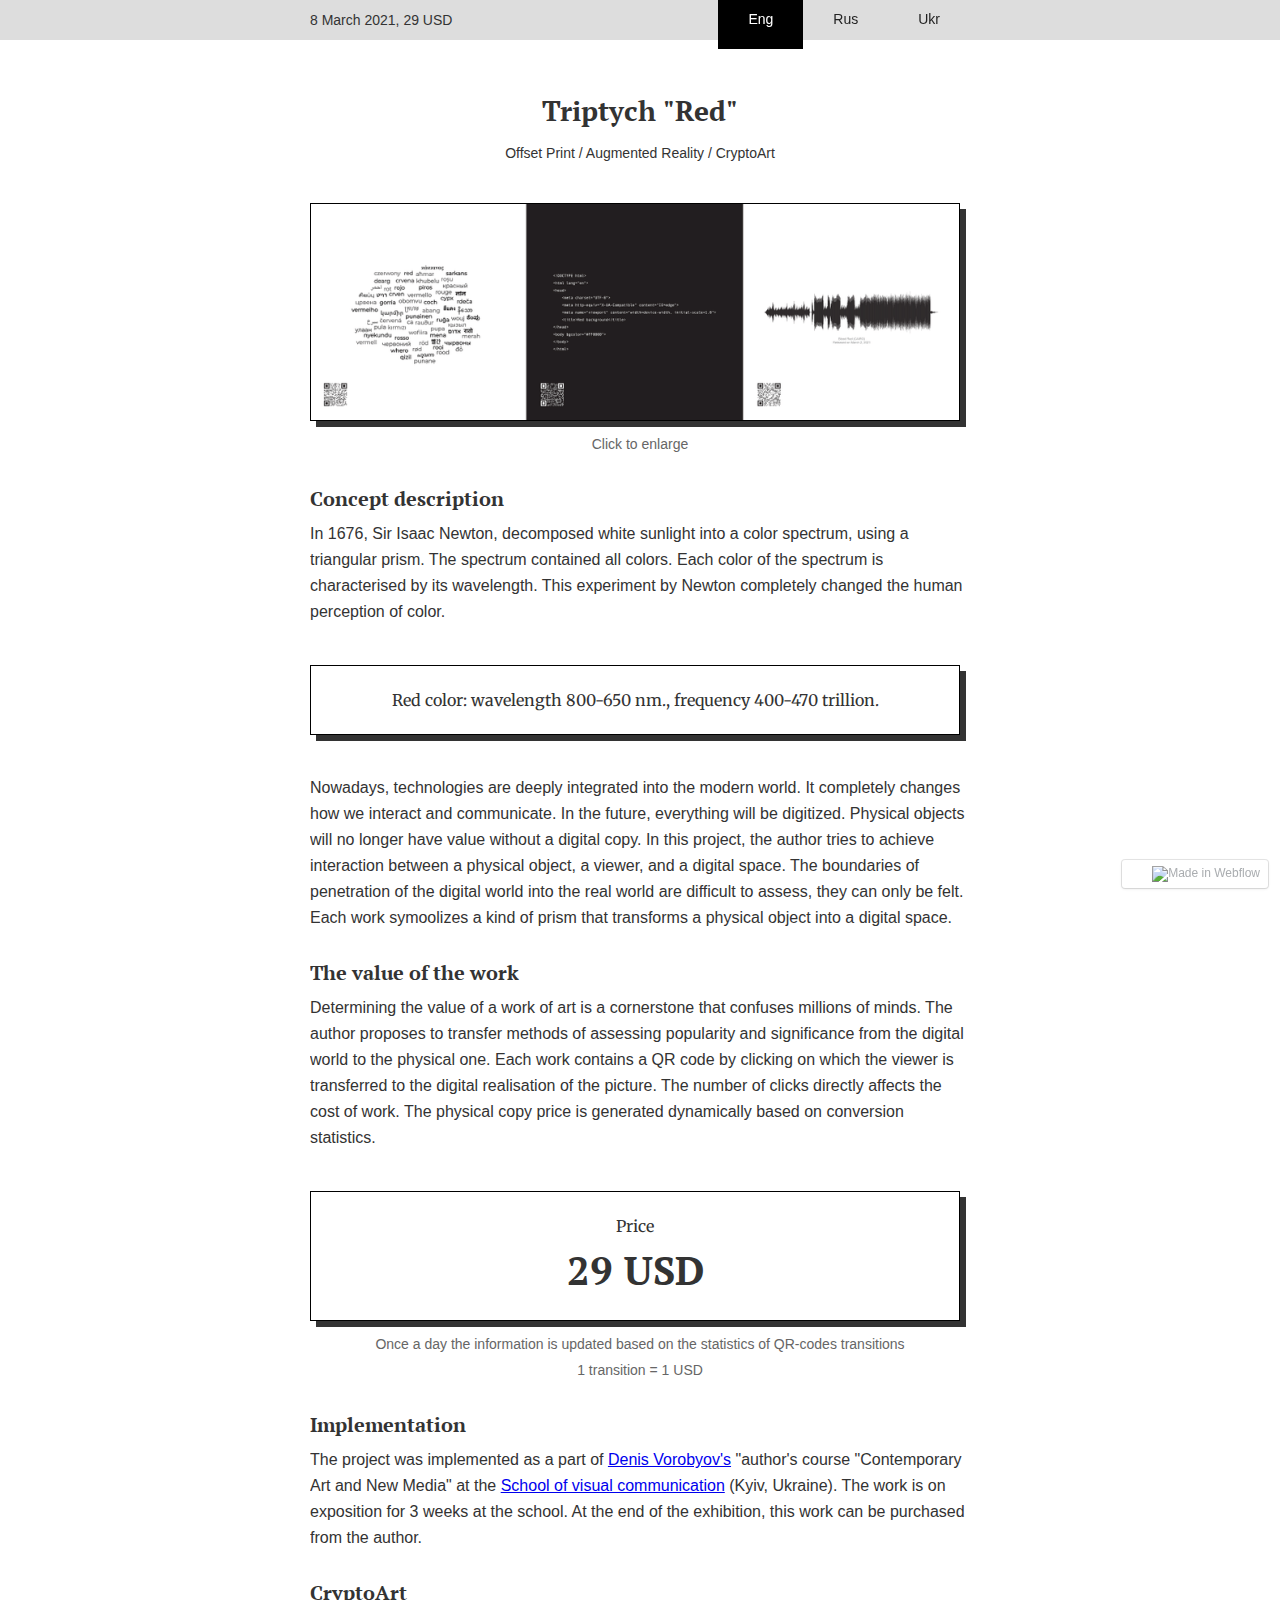
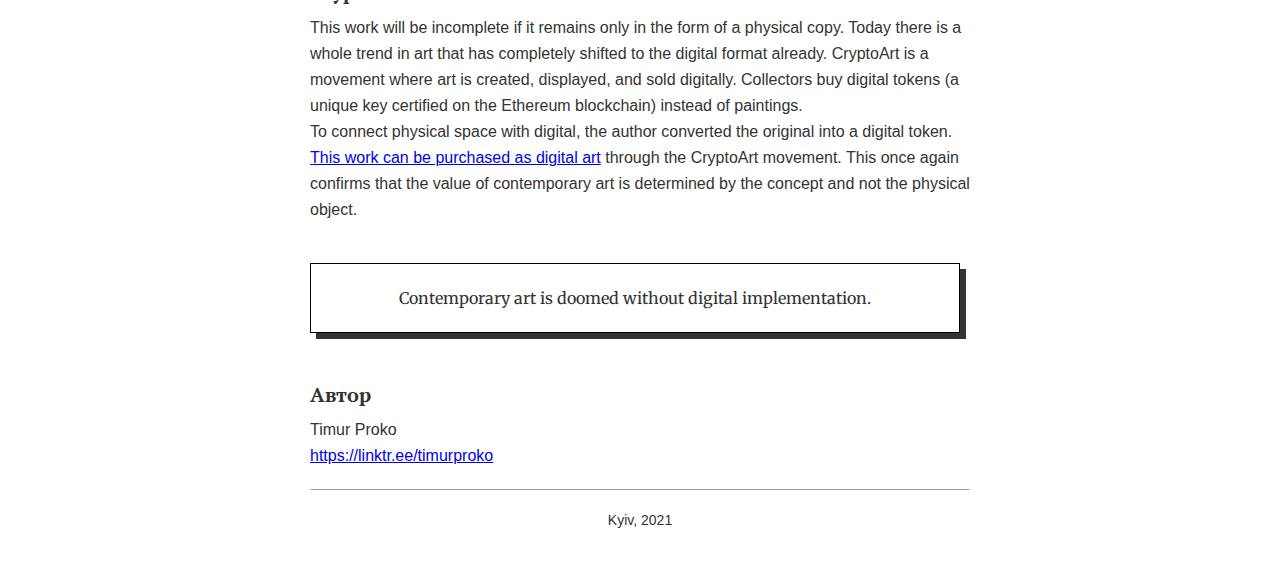
==== index.html @ 83729f8d "add" ====
<!DOCTYPE html>
<html data-wf-domain="red-a19bac.webflow.io" data-wf-page="60412b6d828ba92041760c24"
  data-wf-site="60412b6d828ba9a86b760c23" data-wf-status="1">

<head>
  <meta charset="utf-8" />
  <title>Red</title>
  <meta content="width=device-width, initial-scale=1" name="viewport" />
  <meta content="Webflow" name="generator" />
  <link href="css/red-a19bac.webflow.ea1996635.css"
    rel="stylesheet" type="text/css" />
  <script src="js/webfont.js" type="text/javascript"></script>
  <script
    type="text/javascript">WebFont.load({ google: { families: ["PT Serif:400,400italic,700,700italic", "Merriweather:300,300italic,400,400italic,700,700italic,900,900italic"] } });</script>
  <!--[if lt IE 9]><script src="js/html5shiv.min.js" type="text/javascript"></script><![endif]-->
  <script
    type="text/javascript">!function (o, c) { var n = c.documentElement, t = " w-mod-"; n.className += t + "js", ("ontouchstart" in o || o.DocumentTouch && c instanceof DocumentTouch) && (n.className += t + "touch") }(window, document);</script>
  <link href="img/favicon.ico" rel="shortcut icon" type="image/x-icon" />
  <link href="img/webclip.png" rel="apple-touch-icon" />
</head>

<body>
  <div class="sticky">
    <div class="container-header w-container">
      <div class="price">8 March 2021, 29 USD</div>
    </div>
  </div>
  <div class="container-content w-container">
    <div data-duration-in="300" data-duration-out="100" class="tabs w-tabs">
      <div class="tabs-menu w-tab-menu"><a data-w-tab="Eng" class="tab-bg w-inline-block w-tab-link w--current">
          <div class="text-tab">Eng</div>
        </a><a data-w-tab="Rus" class="tab-bg w-inline-block w-tab-link">
          <div class="text-tab">Rus</div>
        </a><a data-w-tab="Ukr" class="tab-bg w-inline-block w-tab-link">
          <div class="text-tab">Ukr</div>
        </a></div>
      <div class="tabs-content w-tab-content">
        <div data-w-tab="Eng" class="w-tab-pane w--tab-active">
          <div class="div-header">
            <h1 class="text-h1">Triptych &quot;Red&quot;</h1>
            <div class="text-subtitle">Offset Print / Augmented Reality / CryptoArt</div>
            <div class="div-shadow reset"><a href="#" class="w-inline-block w-lightbox"><img
                  src="img/60438fdc0a9acd7a83fa12ee_triptych_v.png"
                  loading="lazy" sizes="(max-width: 479px) 89vw, 100vw"
                  srcset="img/60438fdc0a9acd7a83fa12ee_triptych_v-p-500.png 500w, img/60438fdc0a9acd7a83fa12ee_triptych_v-p-800.png 800w, img/60438fdc0a9acd7a83fa12ee_triptych_v-p-1080.png 1080w, img/60438fdc0a9acd7a83fa12ee_triptych_v-p-1600.png 1600w, img/60438fdc0a9acd7a83fa12ee_triptych_v.png 2000w"
                  alt="" class="image mobile" /><img
                  src="img/60438fdc83b47d9740f3eec1_triptych_h.png"
                  loading="lazy" width="1000"
                  sizes="(max-width: 479px) 100vw, (max-width: 767px) 78vw, (max-width: 991px) 516px, 648px"
                  srcset="img/60438fdc83b47d9740f3eec1_triptych_h-p-500.png 500w, img/60438fdc83b47d9740f3eec1_triptych_h-p-800.png 800w, img/60438fdc83b47d9740f3eec1_triptych_h-p-1080.png 1080w, img/60438fdc83b47d9740f3eec1_triptych_h-p-1600.png 1600w, img/60438fdc83b47d9740f3eec1_triptych_h-p-2000.png 2000w, img/60438fdc83b47d9740f3eec1_triptych_h-p-2600.png 2600w, img/60438fdc83b47d9740f3eec1_triptych_h-p-3200.png 3200w, img/60438fdc83b47d9740f3eec1_triptych_h.png 6000w"
                  alt="" class="image desktop" />
                <script type="application/json" class="w-json">{
  "items": [
    {
      "type": "image",
      "_id": "60433d08f4a0c514391ba7b5",
      "fileName": "red1.png",
      "origFileName": "red1.png",
      "width": 2000,
      "height": 2000,
      "fileSize": 348814,
      "url": "img/60433d08f4a0c514391ba7b5_red1.png"
    },
    {
      "type": "image",
      "_id": "60433d08f4bb4d656c711b4a",
      "fileName": "red2.png",
      "origFileName": "red2.png",
      "width": 2000,
      "height": 2000,
      "fileSize": 178086,
      "url": "img/60433d08f4bb4d656c711b4a_red2.png"
    },
    {
      "type": "image",
      "_id": "60433d0852a35ab8a0da351d",
      "fileName": "red3.png",
      "origFileName": "red3.png",
      "width": 2000,
      "height": 2000,
      "fileSize": 158992,
      "url": "img/60433d0852a35ab8a0da351d_red3.png"
    }
  ]
}</script>
              </a></div>
            <div class="text-body info">Click to enlarge</div>
          </div>
          <div class="div-info">
            <h1 class="text-h2">Concept description</h1>
            <p class="text-body">In 1676, Sir Isaac Newton, decomposed white sunlight into a color spectrum, using a
              triangular prism. The spectrum contained all colors. Each color of the spectrum is characterised by its
              wavelength. This experiment by Newton completely changed the human perception of color.</p>
            <div class="div-shadow padding">
              <p class="text-vstavka">Red color: wavelength 800-650 nm., frequency 400-470 trillion.</p>
            </div>
            <p class="text-body">Nowadays, technologies are deeply integrated into the modern world. It completely
              changes how we interact and communicate. In the future, everything will be digitized. Physical objects
              will no longer have value without a digital copy. In this project, the author tries to achieve interaction
              between a physical object, a viewer, and a digital space. The boundaries of penetration of the digital
              world into the real world are difficult to assess, they can only be felt. Each work symoolizes a kind of
              prism that transforms a physical object into a digital space.</p>
            <h1 class="text-h2">The value of the work</h1>
            <p class="text-body">Determining the value of a work of art is a cornerstone that confuses millions of
              minds. The author proposes to transfer methods of assessing popularity and significance from the digital
              world to the physical one. Each work contains a QR code by clicking on which the viewer is transferred to
              the digital realisation of the picture. The number of clicks directly affects the cost of work. The
              physical copy price is generated dynamically based on conversion statistics.</p>
            <div class="div-shadow">
              <div class="text-vstavka">Price</div>
              <div class="text-price">29 USD</div>
            </div>
            <div class="text-body info">Once a day the information is updated based on the statistics of QR-codes
              transitions<br />1 transition = 1 USD</div>
            <h1 class="text-h2">Implementation</h1>
            <p class="text-body">The project was implemented as a part of <a
                href="https://www.facebook.com/denysvorobiov">Denis Vorobyov&#x27;s</a> &quot;author&#x27;s course
              &quot;Contemporary Art and New Media&quot; at the <a href="https://svc.com.ua/">School of visual
                communication</a> (Kyiv, Ukraine). The work is on exposition for 3 weeks at the school. At the end of
              the exhibition, this work can be purchased from the author.</p>
            <h1 class="text-h2">CryptoArt</h1>
            <p class="text-body">This work will be incomplete if it remains only in the form of a physical copy. Today
              there is a whole trend in art that has completely shifted to the digital format already. CryptoArt is a
              movement where art is created, displayed, and sold digitally. Collectors buy digital tokens (a unique key
              certified on the Ethereum blockchain) instead of paintings.<br />To connect physical space with digital,
              the author converted the original into a digital token. <a href="https://app.rarible.com/timurproko?tab=collectibles">This
                work can be purchased as digital art</a> through the CryptoArt movement. This once again confirms that
              the value of contemporary art is determined by the concept and not the physical object.<br /></p>
            <div class="div-shadow padding">
              <p class="text-vstavka">Contemporary art is doomed without digital implementation.</p>
            </div>
            <h1 class="text-h2">Автор</h1>
            <p class="text-body">Timur Proko<br /><a href="https://linktr.ee/timurproko"
                target="_blank">https://linktr.ee/timurproko</a></p>
            <div class="footer">Kyiv, 2021</div>
          </div>
        </div>
        <div data-w-tab="Rus" class="w-tab-pane">
          <div class="div-header">
            <h1 class="text-h1">Триптих «Красный»</h1>
            <div class="text-subtitle">Офсетная печать / Дополненная реальность / CryptoArt</div>
            <div class="div-shadow reset"><a href="#" class="w-inline-block w-lightbox"><img
              src="img/60438fdc0a9acd7a83fa12ee_triptych_v.png"
              loading="lazy" sizes="(max-width: 479px) 89vw, 100vw"
              srcset="img/60438fdc0a9acd7a83fa12ee_triptych_v-p-500.png 500w, img/60438fdc0a9acd7a83fa12ee_triptych_v-p-800.png 800w, img/60438fdc0a9acd7a83fa12ee_triptych_v-p-1080.png 1080w, img/60438fdc0a9acd7a83fa12ee_triptych_v-p-1600.png 1600w, img/60438fdc0a9acd7a83fa12ee_triptych_v.png 2000w"
              alt="" class="image mobile" /><img
              src="img/60438fdc83b47d9740f3eec1_triptych_h.png"
              loading="lazy" width="1000"
              sizes="(max-width: 479px) 100vw, (max-width: 767px) 78vw, (max-width: 991px) 516px, 648px"
              srcset="img/60438fdc83b47d9740f3eec1_triptych_h-p-500.png 500w, img/60438fdc83b47d9740f3eec1_triptych_h-p-800.png 800w, img/60438fdc83b47d9740f3eec1_triptych_h-p-1080.png 1080w, img/60438fdc83b47d9740f3eec1_triptych_h-p-1600.png 1600w, img/60438fdc83b47d9740f3eec1_triptych_h-p-2000.png 2000w, img/60438fdc83b47d9740f3eec1_triptych_h-p-2600.png 2600w, img/60438fdc83b47d9740f3eec1_triptych_h-p-3200.png 3200w, img/60438fdc83b47d9740f3eec1_triptych_h.png 6000w"
              alt="" class="image desktop" />
                <script type="application/json" class="w-json">{
  "items": [
    {
      "type": "image",
      "_id": "60433d08f4a0c514391ba7b5",
      "fileName": "red1.png",
      "origFileName": "red1.png",
      "width": 2000,
      "height": 2000,
      "fileSize": 348814,
      "url": "img/60433d08f4a0c514391ba7b5_red1.png"
    },
    {
      "type": "image",
      "_id": "60433d08f4bb4d656c711b4a",
      "fileName": "red2.png",
      "origFileName": "red2.png",
      "width": 2000,
      "height": 2000,
      "fileSize": 178086,
      "url": "img/60433d08f4bb4d656c711b4a_red2.png"
    },
    {
      "type": "image",
      "_id": "60433d0852a35ab8a0da351d",
      "fileName": "red3.png",
      "origFileName": "red3.png",
      "width": 2000,
      "height": 2000,
      "fileSize": 158992,
      "url": "img/60433d0852a35ab8a0da351d_red3.png"
    }
  ]
}</script>
              </a></div>
            <div class="text-body info">Нажмите чтобы увеличить</div>
          </div>
          <div class="div-info">
            <h1 class="text-h2">Описание концепта</h1>
            <p class="text-body">В 1676 году сэр Исаак Ньютон с помощью трехгранной призмы разложил белый солнечный свет
              на цветовой спектр. Спектр содержал все цвета. Каждый цвет спектра характеризуется своей длинной волны.
              Данный эксперимент Ньютона полностью изменил человеческое восприятие о цвете.</p>
            <div class="div-shadow padding">
              <p class="text-vstavka">Красный цвет: длина волны 800-650 нм., частота 400-470 трлн.</p>
            </div>
            <p class="text-body">В настоящее время, технологии глубоко интегрированы в современный мир. Они полностью
              меняют наше взаимодействие и коммуникацию. В будущем все будет переведено в цифру. Физические объекты
              больше не будут иметь ценности без цифровой копии. В данном проекте автор пытается достичь взаимодействия
              между физическим объектом, зрителем и цифровым пространством. Границы проникновения цифрового мира в
              реальный трудно оценить, их можно только прочувствовать. Каждая работа символизирует своеобразную призму
              которая трансформирует физический объект в цифровое пространство.</p>
            <h1 class="text-h2">Ценность работы</h1>
            <p class="text-body">Определение стоимости произведения искусства это краеугольный камень который будоражит
              миллионы умов. Автор предлагает перенести методы оценки популярности и значимости из цифрового мира на
              физический. На каждой работе размещен QR код перейдя по которому зритель переносится в цифровую реализацию
              картины. Количество переходов (кликов) напрямую влияет на стоимость работы. Цена физической копии
              формируется динамически на основе статистики переходов.</p>
            <div class="div-shadow">
              <div class="text-vstavka">Цена</div>
              <div class="text-price">29 USD</div>
            </div>
            <div class="text-body info">Информация обновляется один раз в день на основе статистики переходов по QR
              кодам<br />1 переход = 1 USD</div>
            <h1 class="text-h2">Реализация</h1>
            <p class="text-body">Проект реализован в рамках авторского курса <a
                href="https://www.facebook.com/denysvorobiov">Дениса Воробьева</a> &quot;Современное искусство и новые
              медиа&quot; в <a href="https://svc.com.ua/">School of visual communication</a> (Киев, Украина). Работа
              выставлена в школе на экспозицию в течении 3-х недель. По окончании экспозиции данную работу можно
              приобрести у автора по актуальной цене.</p>
            <h1 class="text-h2">Крипто искусство</h1>
            <p class="text-body">Данная работа будет не законченной если она останется существовать только в виде
              физической копии. Уже сегодня существует целое направление в искусстве которое полностью перешло в
              цифровой формат. CryptoArt это движение где искусство создается, демонстрируется и продается в цифровом
              формате. Коллекционеры покупают цифровые токены (уникальный ключ сертифицированный на блокчейне Ethereum)
              вместо картин. <br />Чтобы соединить физическое пространство с цифровым автор преобразовал оригинал в
              цифровой токен. Работу можно <a href="https://app.rarible.com/timurproko?tab=collectibles">приобрести в виде цифрового
                искусства</a> в рамках движения CryptoArt. Это еще раз подтверждает, что ценность современного искусства
              определяет концепт, а не физический объект как таковой.</p>
            <div class="div-shadow padding">
              <p class="text-vstavka">Без цифровой реализации современное искусство обречено.</p>
            </div>
            <h1 class="text-h2">Автор</h1>
            <p class="text-body">Timur Proko<br /><a href="https://linktr.ee/timurproko"
                target="_blank">https://linktr.ee/timurproko</a></p>
            <div class="footer">Киев, 2021</div>
          </div>
        </div>
        <div data-w-tab="Ukr" class="w-tab-pane">
          <div class="div-header">
            <h1 class="text-h1">Триптих «Червоний»</h1>
            <div class="text-subtitle">Офсетний друк / Доповнена реальність / CryptoArt</div>
            <div class="div-shadow reset"><a href="#" class="w-inline-block w-lightbox"><img
              src="img/60438fdc0a9acd7a83fa12ee_triptych_v.png"
              loading="lazy" sizes="(max-width: 479px) 89vw, 100vw"
              srcset="img/60438fdc0a9acd7a83fa12ee_triptych_v-p-500.png 500w, img/60438fdc0a9acd7a83fa12ee_triptych_v-p-800.png 800w, img/60438fdc0a9acd7a83fa12ee_triptych_v-p-1080.png 1080w, img/60438fdc0a9acd7a83fa12ee_triptych_v-p-1600.png 1600w, img/60438fdc0a9acd7a83fa12ee_triptych_v.png 2000w"
              alt="" class="image mobile" /><img
              src="img/60438fdc83b47d9740f3eec1_triptych_h.png"
              loading="lazy" width="1000"
              sizes="(max-width: 479px) 100vw, (max-width: 767px) 78vw, (max-width: 991px) 516px, 648px"
              srcset="img/60438fdc83b47d9740f3eec1_triptych_h-p-500.png 500w, img/60438fdc83b47d9740f3eec1_triptych_h-p-800.png 800w, img/60438fdc83b47d9740f3eec1_triptych_h-p-1080.png 1080w, img/60438fdc83b47d9740f3eec1_triptych_h-p-1600.png 1600w, img/60438fdc83b47d9740f3eec1_triptych_h-p-2000.png 2000w, img/60438fdc83b47d9740f3eec1_triptych_h-p-2600.png 2600w, img/60438fdc83b47d9740f3eec1_triptych_h-p-3200.png 3200w, img/60438fdc83b47d9740f3eec1_triptych_h.png 6000w"
              alt="" class="image desktop" />
                <script type="application/json" class="w-json">{
  "items": [
    {
      "type": "image",
      "_id": "60433d08f4a0c514391ba7b5",
      "fileName": "red1.png",
      "origFileName": "red1.png",
      "width": 2000,
      "height": 2000,
      "fileSize": 348814,
      "url": "img/60433d08f4a0c514391ba7b5_red1.png"
    },
    {
      "type": "image",
      "_id": "60433d08f4bb4d656c711b4a",
      "fileName": "red2.png",
      "origFileName": "red2.png",
      "width": 2000,
      "height": 2000,
      "fileSize": 178086,
      "url": "img/60433d08f4bb4d656c711b4a_red2.png"
    },
    {
      "type": "image",
      "_id": "60433d0852a35ab8a0da351d",
      "fileName": "red3.png",
      "origFileName": "red3.png",
      "width": 2000,
      "height": 2000,
      "fileSize": 158992,
      "url": "img/60433d0852a35ab8a0da351d_red3.png"
    }
  ]
}</script>
              </a></div>
            <div class="text-body info">Натисніть щоб збільшити</div>
          </div>
          <div class="div-info">
            <h1 class="text-h2">Опис концепту</h1>
            <p class="text-body">У 1676 році сер Ісаак Ньютон за допомогою тригранної призми розклав біле сонячне світло
              на кольоровий спектр. Спектр містив всі кольори. Кожен колір спектра характеризується своєю довжиною
              хвилі. Даний експеримент Ньютона повністю змінив людське сприйняття про колір.</p>
            <div class="div-shadow padding">
              <p class="text-vstavka">Червоний колір: довжина хвилі 800-650 нм., частота 400-470 трлн.</p>
            </div>
            <p class="text-body">Сьогодні, технології глибоко інтегровані в сучасний світ. Вони повністю змінюють нашу
              взаємодію і комунікацію. У майбутньому все буде переведено в цифру. Фізичні об&#x27;єкти більше не
              матимуть цінності без цифрової реалізації. В даному проекті автор намагається досягти взаємодії між
              фізичним об&#x27;єктом, глядачем і цифровим простором. Межі проникнення цифрового світу в реальний важко
              оцінити, їх можна тільки відчути. Кожна робота символізує своєрідну призму яка трансформує фізичний
              об&#x27;єкт в цифровий простір.</p>
            <h1 class="text-h2">Цінність роботи</h1>
            <p class="text-body">Визначення вартості твору мистецтва це наріжний камінь який розбурхує мільйони умів.
              Автор пропонує перенести методи оцінки популярності та значущості з цифрового світу на фізичний. На кожній
              роботі розміщений QR код перейшовши за яким глядач переноситься в цифрову реалізацію картини. Кількість
              переходів (кліків) безпосередньо впливає на вартість роботи. Ціна фізичної копії формується динамічно на
              основі статистики переходів.</p>
            <div class="div-shadow">
              <div class="text-vstavka">Ціна</div>
              <div class="text-price">29 USD</div>
            </div>
            <div class="text-body info">Інформація оновлюється один раз на день на основі статистики переходів по QR
              кодам<br />1 перехід = 1 USD</div>
            <h1 class="text-h2">Реалізація</h1>
            <p class="text-body">Проект реалізований в рамках авторського курсу <a
                href="https://www.facebook.com/denysvorobiov">Дениса Воробйова</a> &quot;Сучасне мистецтво і нові
              медіа&quot; в <a href="https://svc.com.ua/">School of visual communication</a> (Київ, Україна). Робота
              виставлена в школі на експозицію протягом 3-х тижнів. Після закінчення експозиції дану роботу можна
              придбати у автора по актуальній ціні.</p>
            <h1 class="text-h2">Кріпто мистецтво</h1>
            <p class="text-body">Дана робота буде не закінченою якщо вона залишиться існувати тільки у вигляді фізичної
              копії. Уже сьогодні існує цілий напрямок в мистецтві яке повністю перейшло в цифровий формат. CryptoArt це
              рух де мистецтво створюється, демонструється і продається в цифровому форматі. Колекціонери купують
              цифрові токени (унікальний ключ сертифікований на блокчейне Ethereum) замість картин.<br />Щоб
              з&#x27;єднати фізичне простір з цифровим автор перетворив оригінал в цифровий токен. Роботу можна <a
                href="https://app.rarible.com/timurproko?tab=collectibles">придбати у вигляді цифрового мистецтва</a> в рамках руху
              CryptoArt. Це ще раз підтверджує, що цінність сучасного мистецтва визначає концепт, а не фізичний
              об&#x27;єкт як такої.<br /></p>
            <div class="div-shadow padding">
              <p class="text-vstavka">Без цифровий реалізації сучасне мистецтво приречене.</p>
            </div>
            <h1 class="text-h2">Автор</h1>
            <p class="text-body">Timur Proko<br /><a href="https://linktr.ee/timurproko"
                target="_blank">https://linktr.ee/timurproko</a></p>
            <div class="footer">Київ, 2021</div>
          </div>
        </div>
      </div>
    </div>
  </div>
  <script src="js/jquery-3.5.1.min.dc5e7f18c8.js?site=60412b6d828ba9a86b760c23"
    type="text/javascript" integrity="sha256-9/aliU8dGd2tb6OSsuzixeV4y/faTqgFtohetphbbj0="
    crossorigin="anonymous"></script>
  <script src="js/webflow.09e9ea47f.js"
    type="text/javascript"></script>
  <!--[if lte IE 9]><script src="//cdnjs.cloudflare.com/ajax/libs/placeholders/3.0.2/placeholders.min.js"></script><![endif]-->
</body>

</html>
---- css/red-a19bac.webflow.ea1996635.css ----
/* Generated on: Sun Mar 07 2021 09:44:40 GMT+0000 (Coordinated Universal Time) */
/* ==========================================================================
   normalize.css v3.0.3 | MIT License | github.com/necolas/normalize.css 
   ========================================================================== */
/*! normalize.css v3.0.3 | MIT License | github.com/necolas/normalize.css */html{font-family:sans-serif;-ms-text-size-adjust:100%;-webkit-text-size-adjust:100%}body{margin:0}article,aside,details,figcaption,figure,footer,header,hgroup,main,menu,nav,section,summary{display:block}audio,canvas,progress,video{display:inline-block;vertical-align:baseline}audio:not([controls]){display:none;height:0}[hidden],template{display:none}a{background-color:transparent}a:active,a:hover{outline:0}abbr[title]{border-bottom:1px dotted}b,strong{font-weight:bold}dfn{font-style:italic}h1{font-size:2em;margin:.67em 0}mark{background:#ff0;color:#000}small{font-size:80%}sub,sup{font-size:75%;line-height:0;position:relative;vertical-align:baseline}sup{top:-0.5em}sub{bottom:-0.25em}img{border:0}svg:not(:root){overflow:hidden}figure{margin:1em 40px}hr{box-sizing:content-box;height:0}pre{overflow:auto}code,kbd,pre,samp{font-family:monospace,monospace;font-size:1em}button,input,optgroup,select,textarea{color:inherit;font:inherit;margin:0}button{overflow:visible}button,select{text-transform:none}button,html input[type="button"],input[type="reset"]{-webkit-appearance:button;cursor:pointer}button[disabled],html input[disabled]{cursor:default}button::-moz-focus-inner,input::-moz-focus-inner{border:0;padding:0}input{line-height:normal}input[type="checkbox"],input[type="radio"]{box-sizing:border-box;padding:0}input[type="number"]::-webkit-inner-spin-button,input[type="number"]::-webkit-outer-spin-button{height:auto}input[type="search"]{-webkit-appearance:none}input[type="search"]::-webkit-search-cancel-button,input[type="search"]::-webkit-search-decoration{-webkit-appearance:none}fieldset{border:1px solid #c0c0c0;margin:0 2px;padding:.35em .625em .75em}legend{border:0;padding:0}textarea{overflow:auto}optgroup{font-weight:bold}table{border-collapse:collapse;border-spacing:0}td,th{padding:0}

/* ==========================================================================
   Start of base Webflow CSS - If you're looking for some ultra-clean CSS, skip the boilerplate and see the unminified code below.
   ========================================================================== */
@font-face{font-family:'webflow-icons';src:url("[data-uri]") format('truetype');font-weight:normal;font-style:normal}[class^="w-icon-"],[class*=" w-icon-"]{font-family:'webflow-icons' !important;speak:none;font-style:normal;font-weight:normal;font-variant:normal;text-transform:none;line-height:1;-webkit-font-smoothing:antialiased;-moz-osx-font-smoothing:grayscale}.w-icon-slider-right:before{content:"\e600"}.w-icon-slider-left:before{content:"\e601"}.w-icon-nav-menu:before{content:"\e602"}.w-icon-arrow-down:before,.w-icon-dropdown-toggle:before{content:"\e603"}.w-icon-file-upload-remove:before{content:"\e900"}.w-icon-file-upload-icon:before{content:"\e903"}*{-webkit-box-sizing:border-box;-moz-box-sizing:border-box;box-sizing:border-box}html{height:100%}body{margin:0;min-height:100%;background-color:#fff;font-family:Arial,sans-serif;font-size:14px;line-height:20px;color:#333}img{max-width:100%;vertical-align:middle;display:inline-block}html.w-mod-touch *{background-attachment:scroll !important}.w-block{display:block}.w-inline-block{max-width:100%;display:inline-block}.w-clearfix:before,.w-clearfix:after{content:" ";display:table;grid-column-start:1;grid-row-start:1;grid-column-end:2;grid-row-end:2}.w-clearfix:after{clear:both}.w-hidden{display:none}.w-button{display:inline-block;padding:9px 15px;background-color:#3898EC;color:white;border:0;line-height:inherit;text-decoration:none;cursor:pointer;border-radius:0}input.w-button{-webkit-appearance:button}html[data-w-dynpage] [data-w-cloak]{color:transparent !important}.w-webflow-badge,.w-webflow-badge *{position:static;left:auto;top:auto;right:auto;bottom:auto;z-index:auto;display:block;visibility:visible;overflow:visible;overflow-x:visible;overflow-y:visible;box-sizing:border-box;width:auto;height:auto;max-height:none;max-width:none;min-height:0;min-width:0;margin:0;padding:0;float:none;clear:none;border:0 none transparent;border-radius:0;background:none;background-image:none;background-position:0 0;background-size:auto auto;background-repeat:repeat;background-origin:padding-box;background-clip:border-box;background-attachment:scroll;background-color:transparent;box-shadow:none;opacity:1;transform:none;transition:none;direction:ltr;font-family:inherit;font-weight:inherit;color:inherit;font-size:inherit;line-height:inherit;font-style:inherit;font-variant:inherit;text-align:inherit;letter-spacing:inherit;text-decoration:inherit;text-indent:0;text-transform:inherit;list-style-type:disc;text-shadow:none;font-smoothing:auto;vertical-align:baseline;cursor:inherit;white-space:inherit;word-break:normal;word-spacing:normal;word-wrap:normal}.w-webflow-badge{position:fixed !important;display:inline-block !important;visibility:visible !important;z-index:2147483647 !important;top:auto !important;right:12px !important;bottom:12px !important;left:auto !important;color:#AAADB0 !important;background-color:#fff !important;border-radius:3px !important;padding:6px 8px 6px 6px !important;font-size:12px !important;opacity:1 !important;line-height:14px !important;text-decoration:none !important;transform:none !important;margin:0 !important;width:auto !important;height:auto !important;overflow:visible !important;white-space:nowrap;box-shadow:0 0 0 1px rgba(0,0,0,0.1),0 1px 3px rgba(0,0,0,0.1);cursor:pointer}.w-webflow-badge>img{display:inline-block !important;visibility:visible !important;opacity:1 !important;vertical-align:middle !important}h1,h2,h3,h4,h5,h6{font-weight:bold;margin-bottom:10px}h1{font-size:38px;line-height:44px;margin-top:20px}h2{font-size:32px;line-height:36px;margin-top:20px}h3{font-size:24px;line-height:30px;margin-top:20px}h4{font-size:18px;line-height:24px;margin-top:10px}h5{font-size:14px;line-height:20px;margin-top:10px}h6{font-size:12px;line-height:18px;margin-top:10px}p{margin-top:0;margin-bottom:10px}blockquote{margin:0 0 10px 0;padding:10px 20px;border-left:5px solid #E2E2E2;font-size:18px;line-height:22px}figure{margin:0;margin-bottom:10px}figcaption{margin-top:5px;text-align:center}ul,ol{margin-top:0;margin-bottom:10px;padding-left:40px}.w-list-unstyled{padding-left:0;list-style:none}.w-embed:before,.w-embed:after{content:" ";display:table;grid-column-start:1;grid-row-start:1;grid-column-end:2;grid-row-end:2}.w-embed:after{clear:both}.w-video{width:100%;position:relative;padding:0}.w-video iframe,.w-video object,.w-video embed{position:absolute;top:0;left:0;width:100%;height:100%}fieldset{padding:0;margin:0;border:0}button,html input[type="button"],input[type="reset"]{border:0;cursor:pointer;-webkit-appearance:button}.w-form{margin:0 0 15px}.w-form-done{display:none;padding:20px;text-align:center;background-color:#dddddd}.w-form-fail{display:none;margin-top:10px;padding:10px;background-color:#ffdede}label{display:block;margin-bottom:5px;font-weight:bold}.w-input,.w-select{display:block;width:100%;height:38px;padding:8px 12px;margin-bottom:10px;font-size:14px;line-height:1.42857143;color:#333333;vertical-align:middle;background-color:#ffffff;border:1px solid #cccccc}.w-input:-moz-placeholder,.w-select:-moz-placeholder{color:#999}.w-input::-moz-placeholder,.w-select::-moz-placeholder{color:#999;opacity:1}.w-input:-ms-input-placeholder,.w-select:-ms-input-placeholder{color:#999}.w-input::-webkit-input-placeholder,.w-select::-webkit-input-placeholder{color:#999}.w-input:focus,.w-select:focus{border-color:#3898EC;outline:0}.w-input[disabled],.w-select[disabled],.w-input[readonly],.w-select[readonly],fieldset[disabled] .w-input,fieldset[disabled] .w-select{cursor:not-allowed;background-color:#eeeeee}textarea.w-input,textarea.w-select{height:auto}.w-select{background-color:#f3f3f3}.w-select[multiple]{height:auto}.w-form-label{display:inline-block;cursor:pointer;font-weight:normal;margin-bottom:0}.w-radio{display:block;margin-bottom:5px;padding-left:20px}.w-radio:before,.w-radio:after{content:" ";display:table;grid-column-start:1;grid-row-start:1;grid-column-end:2;grid-row-end:2}.w-radio:after{clear:both}.w-radio-input{margin:4px 0 0;margin-top:1px \9;line-height:normal;float:left;margin-left:-20px}.w-radio-input{margin-top:3px}.w-file-upload{display:block;margin-bottom:10px}.w-file-upload-input{width:.1px;height:.1px;opacity:0;overflow:hidden;position:absolute;z-index:-100}.w-file-upload-default,.w-file-upload-uploading,.w-file-upload-success{display:inline-block;color:#333333}.w-file-upload-error{display:block;margin-top:10px}.w-file-upload-default.w-hidden,.w-file-upload-uploading.w-hidden,.w-file-upload-error.w-hidden,.w-file-upload-success.w-hidden{display:none}.w-file-upload-uploading-btn{display:flex;font-size:14px;font-weight:normal;cursor:pointer;margin:0;padding:8px 12px;border:1px solid #cccccc;background-color:#fafafa}.w-file-upload-file{display:flex;flex-grow:1;justify-content:space-between;margin:0;padding:8px 9px 8px 11px;border:1px solid #cccccc;background-color:#fafafa}.w-file-upload-file-name{font-size:14px;font-weight:normal;display:block}.w-file-remove-link{margin-top:3px;margin-left:10px;width:auto;height:auto;padding:3px;display:block;cursor:pointer}.w-icon-file-upload-remove{margin:auto;font-size:10px}.w-file-upload-error-msg{display:inline-block;color:#ea384c;padding:2px 0}.w-file-upload-info{display:inline-block;line-height:38px;padding:0 12px}.w-file-upload-label{display:inline-block;font-size:14px;font-weight:normal;cursor:pointer;margin:0;padding:8px 12px;border:1px solid #cccccc;background-color:#fafafa}.w-icon-file-upload-icon,.w-icon-file-upload-uploading{display:inline-block;margin-right:8px;width:20px}.w-icon-file-upload-uploading{height:20px}.w-container{margin-left:auto;margin-right:auto;max-width:940px}.w-container:before,.w-container:after{content:" ";display:table;grid-column-start:1;grid-row-start:1;grid-column-end:2;grid-row-end:2}.w-container:after{clear:both}.w-container .w-row{margin-left:-10px;margin-right:-10px}.w-row:before,.w-row:after{content:" ";display:table;grid-column-start:1;grid-row-start:1;grid-column-end:2;grid-row-end:2}.w-row:after{clear:both}.w-row .w-row{margin-left:0;margin-right:0}.w-col{position:relative;float:left;width:100%;min-height:1px;padding-left:10px;padding-right:10px}.w-col .w-col{padding-left:0;padding-right:0}.w-col-1{width:8.33333333%}.w-col-2{width:16.66666667%}.w-col-3{width:25%}.w-col-4{width:33.33333333%}.w-col-5{width:41.66666667%}.w-col-6{width:50%}.w-col-7{width:58.33333333%}.w-col-8{width:66.66666667%}.w-col-9{width:75%}.w-col-10{width:83.33333333%}.w-col-11{width:91.66666667%}.w-col-12{width:100%}.w-hidden-main{display:none !important}@media screen and (max-width:991px){.w-container{max-width:728px}.w-hidden-main{display:inherit !important}.w-hidden-medium{display:none !important}.w-col-medium-1{width:8.33333333%}.w-col-medium-2{width:16.66666667%}.w-col-medium-3{width:25%}.w-col-medium-4{width:33.33333333%}.w-col-medium-5{width:41.66666667%}.w-col-medium-6{width:50%}.w-col-medium-7{width:58.33333333%}.w-col-medium-8{width:66.66666667%}.w-col-medium-9{width:75%}.w-col-medium-10{width:83.33333333%}.w-col-medium-11{width:91.66666667%}.w-col-medium-12{width:100%}.w-col-stack{width:100%;left:auto;right:auto}}@media screen and (max-width:767px){.w-hidden-main{display:inherit !important}.w-hidden-medium{display:inherit !important}.w-hidden-small{display:none !important}.w-row,.w-container .w-row{margin-left:0;margin-right:0}.w-col{width:100%;left:auto;right:auto}.w-col-small-1{width:8.33333333%}.w-col-small-2{width:16.66666667%}.w-col-small-3{width:25%}.w-col-small-4{width:33.33333333%}.w-col-small-5{width:41.66666667%}.w-col-small-6{width:50%}.w-col-small-7{width:58.33333333%}.w-col-small-8{width:66.66666667%}.w-col-small-9{width:75%}.w-col-small-10{width:83.33333333%}.w-col-small-11{width:91.66666667%}.w-col-small-12{width:100%}}@media screen and (max-width:479px){.w-container{max-width:none}.w-hidden-main{display:inherit !important}.w-hidden-medium{display:inherit !important}.w-hidden-small{display:inherit !important}.w-hidden-tiny{display:none !important}.w-col{width:100%}.w-col-tiny-1{width:8.33333333%}.w-col-tiny-2{width:16.66666667%}.w-col-tiny-3{width:25%}.w-col-tiny-4{width:33.33333333%}.w-col-tiny-5{width:41.66666667%}.w-col-tiny-6{width:50%}.w-col-tiny-7{width:58.33333333%}.w-col-tiny-8{width:66.66666667%}.w-col-tiny-9{width:75%}.w-col-tiny-10{width:83.33333333%}.w-col-tiny-11{width:91.66666667%}.w-col-tiny-12{width:100%}}.w-widget{position:relative}.w-widget-map{width:100%;height:400px}.w-widget-map label{width:auto;display:inline}.w-widget-map img{max-width:inherit}.w-widget-map .gm-style-iw{text-align:center}.w-widget-map .gm-style-iw>button{display:none !important}.w-widget-twitter{overflow:hidden}.w-widget-twitter-count-shim{display:inline-block;vertical-align:top;position:relative;width:28px;height:20px;text-align:center;background:white;border:#758696 solid 1px;border-radius:3px}.w-widget-twitter-count-shim *{pointer-events:none;-webkit-user-select:none;-moz-user-select:none;-ms-user-select:none;user-select:none}.w-widget-twitter-count-shim .w-widget-twitter-count-inner{position:relative;font-size:15px;line-height:12px;text-align:center;color:#999;font-family:serif}.w-widget-twitter-count-shim .w-widget-twitter-count-clear{position:relative;display:block}.w-widget-twitter-count-shim.w--large{width:36px;height:28px}.w-widget-twitter-count-shim.w--large .w-widget-twitter-count-inner{font-size:18px;line-height:18px}.w-widget-twitter-count-shim:not(.w--vertical){margin-left:5px;margin-right:8px}.w-widget-twitter-count-shim:not(.w--vertical).w--large{margin-left:6px}.w-widget-twitter-count-shim:not(.w--vertical):before,.w-widget-twitter-count-shim:not(.w--vertical):after{top:50%;left:0;border:solid transparent;content:" ";height:0;width:0;position:absolute;pointer-events:none}.w-widget-twitter-count-shim:not(.w--vertical):before{border-color:rgba(117,134,150,0);border-right-color:#5d6c7b;border-width:4px;margin-left:-9px;margin-top:-4px}.w-widget-twitter-count-shim:not(.w--vertical).w--large:before{border-width:5px;margin-left:-10px;margin-top:-5px}.w-widget-twitter-count-shim:not(.w--vertical):after{border-color:rgba(255,255,255,0);border-right-color:white;border-width:4px;margin-left:-8px;margin-top:-4px}.w-widget-twitter-count-shim:not(.w--vertical).w--large:after{border-width:5px;margin-left:-9px;margin-top:-5px}.w-widget-twitter-count-shim.w--vertical{width:61px;height:33px;margin-bottom:8px}.w-widget-twitter-count-shim.w--vertical:before,.w-widget-twitter-count-shim.w--vertical:after{top:100%;left:50%;border:solid transparent;content:" ";height:0;width:0;position:absolute;pointer-events:none}.w-widget-twitter-count-shim.w--vertical:before{border-color:rgba(117,134,150,0);border-top-color:#5d6c7b;border-width:5px;margin-left:-5px}.w-widget-twitter-count-shim.w--vertical:after{border-color:rgba(255,255,255,0);border-top-color:white;border-width:4px;margin-left:-4px}.w-widget-twitter-count-shim.w--vertical .w-widget-twitter-count-inner{font-size:18px;line-height:22px}.w-widget-twitter-count-shim.w--vertical.w--large{width:76px}.w-widget-gplus{overflow:hidden}.w-background-video{position:relative;overflow:hidden;height:500px;color:white}.w-background-video>video{background-size:cover;background-position:50% 50%;position:absolute;margin:auto;width:100%;height:100%;right:-100%;bottom:-100%;top:-100%;left:-100%;object-fit:cover;z-index:-100}.w-background-video>video::-webkit-media-controls-start-playback-button{display:none !important;-webkit-appearance:none}.w-slider{position:relative;height:300px;text-align:center;background:#dddddd;clear:both;-webkit-tap-highlight-color:rgba(0,0,0,0);tap-highlight-color:rgba(0,0,0,0)}.w-slider-mask{position:relative;display:block;overflow:hidden;z-index:1;left:0;right:0;height:100%;white-space:nowrap}.w-slide{position:relative;display:inline-block;vertical-align:top;width:100%;height:100%;white-space:normal;text-align:left}.w-slider-nav{position:absolute;z-index:2;top:auto;right:0;bottom:0;left:0;margin:auto;padding-top:10px;height:40px;text-align:center;-webkit-tap-highlight-color:rgba(0,0,0,0);tap-highlight-color:rgba(0,0,0,0)}.w-slider-nav.w-round>div{border-radius:100%}.w-slider-nav.w-num>div{width:auto;height:auto;padding:.2em .5em;font-size:inherit;line-height:inherit}.w-slider-nav.w-shadow>div{box-shadow:0 0 3px rgba(51,51,51,0.4)}.w-slider-nav-invert{color:#fff}.w-slider-nav-invert>div{background-color:rgba(34,34,34,0.4)}.w-slider-nav-invert>div.w-active{background-color:#222}.w-slider-dot{position:relative;display:inline-block;width:1em;height:1em;background-color:rgba(255,255,255,0.4);cursor:pointer;margin:0 3px .5em;transition:background-color 100ms,color 100ms}.w-slider-dot.w-active{background-color:#fff}.w-slider-dot:focus{outline:none;box-shadow:0 0 0 2px #fff}.w-slider-dot:focus.w-active{box-shadow:none}.w-slider-arrow-left,.w-slider-arrow-right{position:absolute;width:80px;top:0;right:0;bottom:0;left:0;margin:auto;cursor:pointer;overflow:hidden;color:white;font-size:40px;-webkit-tap-highlight-color:rgba(0,0,0,0);tap-highlight-color:rgba(0,0,0,0);-webkit-user-select:none;-moz-user-select:none;-ms-user-select:none;user-select:none}.w-slider-arrow-left [class^="w-icon-"],.w-slider-arrow-right [class^="w-icon-"],.w-slider-arrow-left [class*=" w-icon-"],.w-slider-arrow-right [class*=" w-icon-"]{position:absolute}.w-slider-arrow-left:focus,.w-slider-arrow-right:focus{outline:0}.w-slider-arrow-left{z-index:3;right:auto}.w-slider-arrow-right{z-index:4;left:auto}.w-icon-slider-left,.w-icon-slider-right{top:0;right:0;bottom:0;left:0;margin:auto;width:1em;height:1em}.w-slider-aria-label{border:0;clip:rect(0 0 0 0);height:1px;margin:-1px;overflow:hidden;padding:0;position:absolute;width:1px}.w-dropdown{display:inline-block;position:relative;text-align:left;margin-left:auto;margin-right:auto;z-index:900}.w-dropdown-btn,.w-dropdown-toggle,.w-dropdown-link{position:relative;vertical-align:top;text-decoration:none;color:#222222;padding:20px;text-align:left;margin-left:auto;margin-right:auto;white-space:nowrap}.w-dropdown-toggle{-webkit-user-select:none;-moz-user-select:none;-ms-user-select:none;user-select:none;display:inline-block;cursor:pointer;padding-right:40px}.w-dropdown-toggle:focus{outline:0}.w-icon-dropdown-toggle{position:absolute;top:0;right:0;bottom:0;margin:auto;margin-right:20px;width:1em;height:1em}.w-dropdown-list{position:absolute;background:#dddddd;display:none;min-width:100%}.w-dropdown-list.w--open{display:block}.w-dropdown-link{padding:10px 20px;display:block;color:#222222}.w-dropdown-link.w--current{color:#0082f3}.w-dropdown-link:focus{outline:0}@media screen and (max-width:767px){.w-nav-brand{padding-left:10px}}.w-lightbox-backdrop{color:#000;cursor:auto;font-family:serif;font-size:medium;font-style:normal;font-variant:normal;font-weight:normal;letter-spacing:normal;line-height:normal;list-style:disc;text-align:start;text-indent:0;text-shadow:none;text-transform:none;visibility:visible;white-space:normal;word-break:normal;word-spacing:normal;word-wrap:normal;position:fixed;top:0;right:0;bottom:0;left:0;color:#fff;font-family:"Helvetica Neue",Helvetica,Ubuntu,"Segoe UI",Verdana,sans-serif;font-size:17px;line-height:1.2;font-weight:300;text-align:center;background:rgba(0,0,0,0.9);z-index:2000;outline:0;opacity:0;-webkit-user-select:none;-moz-user-select:none;-ms-user-select:none;-webkit-tap-highlight-color:transparent;-webkit-transform:translate(0, 0)}.w-lightbox-backdrop,.w-lightbox-container{height:100%;overflow:auto;-webkit-overflow-scrolling:touch}.w-lightbox-content{position:relative;height:100vh;overflow:hidden}.w-lightbox-view{position:absolute;width:100vw;height:100vh;opacity:0}.w-lightbox-view:before{content:"";height:100vh}.w-lightbox-group,.w-lightbox-group .w-lightbox-view,.w-lightbox-group .w-lightbox-view:before{height:86vh}.w-lightbox-frame,.w-lightbox-view:before{display:inline-block;vertical-align:middle}.w-lightbox-figure{position:relative;margin:0}.w-lightbox-group .w-lightbox-figure{cursor:pointer}.w-lightbox-img{width:auto;height:auto;max-width:none}.w-lightbox-image{display:block;float:none;max-width:100vw;max-height:100vh}.w-lightbox-group .w-lightbox-image{max-height:86vh}.w-lightbox-caption{position:absolute;right:0;bottom:0;left:0;padding:.5em 1em;background:rgba(0,0,0,0.4);text-align:left;text-overflow:ellipsis;white-space:nowrap;overflow:hidden}.w-lightbox-embed{position:absolute;top:0;right:0;bottom:0;left:0;width:100%;height:100%}.w-lightbox-control{position:absolute;top:0;width:4em;background-size:24px;background-repeat:no-repeat;background-position:center;cursor:pointer;-webkit-transition:all .3s;transition:all .3s}.w-lightbox-left{display:none;bottom:0;left:0;background-image:url("[data-uri]")}.w-lightbox-right{display:none;right:0;bottom:0;background-image:url("[data-uri]")}.w-lightbox-close{right:0;height:2.6em;background-image:url("[data-uri]");background-size:18px}.w-lightbox-strip{position:absolute;bottom:0;left:0;right:0;padding:0 1vh;line-height:0;white-space:nowrap;overflow-x:auto;overflow-y:hidden}.w-lightbox-item{display:inline-block;width:10vh;padding:2vh 1vh;box-sizing:content-box;cursor:pointer;-webkit-transform:translate3d(0, 0, 0)}.w-lightbox-active{opacity:.3}.w-lightbox-thumbnail{position:relative;height:10vh;background:#222;overflow:hidden}.w-lightbox-thumbnail-image{position:absolute;top:0;left:0}.w-lightbox-thumbnail .w-lightbox-tall{top:50%;width:100%;-webkit-transform:translate(0, -50%);-ms-transform:translate(0, -50%);transform:translate(0, -50%)}.w-lightbox-thumbnail .w-lightbox-wide{left:50%;height:100%;-webkit-transform:translate(-50%, 0);-ms-transform:translate(-50%, 0);transform:translate(-50%, 0)}.w-lightbox-spinner{position:absolute;top:50%;left:50%;box-sizing:border-box;width:40px;height:40px;margin-top:-20px;margin-left:-20px;border:5px solid rgba(0,0,0,0.4);border-radius:50%;-webkit-animation:spin .8s infinite linear;animation:spin .8s infinite linear}.w-lightbox-spinner:after{content:"";position:absolute;top:-4px;right:-4px;bottom:-4px;left:-4px;border:3px solid transparent;border-bottom-color:#fff;border-radius:50%}.w-lightbox-hide{display:none}.w-lightbox-noscroll{overflow:hidden}@media (min-width:768px){.w-lightbox-content{height:96vh;margin-top:2vh}.w-lightbox-view,.w-lightbox-view:before{height:96vh}.w-lightbox-group,.w-lightbox-group .w-lightbox-view,.w-lightbox-group .w-lightbox-view:before{height:84vh}.w-lightbox-image{max-width:96vw;max-height:96vh}.w-lightbox-group .w-lightbox-image{max-width:82.3vw;max-height:84vh}.w-lightbox-left,.w-lightbox-right{display:block;opacity:.5}.w-lightbox-close{opacity:.8}.w-lightbox-control:hover{opacity:1}}.w-lightbox-inactive,.w-lightbox-inactive:hover{opacity:0}.w-richtext:before,.w-richtext:after{content:" ";display:table;grid-column-start:1;grid-row-start:1;grid-column-end:2;grid-row-end:2}.w-richtext:after{clear:both}.w-richtext[contenteditable="true"]:before,.w-richtext[contenteditable="true"]:after{white-space:initial}.w-richtext ol,.w-richtext ul{overflow:hidden}.w-richtext .w-richtext-figure-selected.w-richtext-figure-type-video div:after,.w-richtext .w-richtext-figure-selected[data-rt-type="video"] div:after{outline:2px solid #2895f7}.w-richtext .w-richtext-figure-selected.w-richtext-figure-type-image div,.w-richtext .w-richtext-figure-selected[data-rt-type="image"] div{outline:2px solid #2895f7}.w-richtext figure.w-richtext-figure-type-video>div:after,.w-richtext figure[data-rt-type="video"]>div:after{content:'';position:absolute;display:none;left:0;top:0;right:0;bottom:0}.w-richtext figure{position:relative;max-width:60%}.w-richtext figure>div:before{cursor:default !important}.w-richtext figure img{width:100%}.w-richtext figure figcaption.w-richtext-figcaption-placeholder{opacity:.6}.w-richtext figure div{font-size:0;color:transparent}.w-richtext figure.w-richtext-figure-type-image,.w-richtext figure[data-rt-type="image"]{display:table}.w-richtext figure.w-richtext-figure-type-image>div,.w-richtext figure[data-rt-type="image"]>div{display:inline-block}.w-richtext figure.w-richtext-figure-type-image>figcaption,.w-richtext figure[data-rt-type="image"]>figcaption{display:table-caption;caption-side:bottom}.w-richtext figure.w-richtext-figure-type-video,.w-richtext figure[data-rt-type="video"]{width:60%;height:0}.w-richtext figure.w-richtext-figure-type-video iframe,.w-richtext figure[data-rt-type="video"] iframe{position:absolute;top:0;left:0;width:100%;height:100%}.w-richtext figure.w-richtext-figure-type-video>div,.w-richtext figure[data-rt-type="video"]>div{width:100%}.w-richtext figure.w-richtext-align-center{margin-right:auto;margin-left:auto;clear:both}.w-richtext figure.w-richtext-align-center.w-richtext-figure-type-image>div,.w-richtext figure.w-richtext-align-center[data-rt-type="image"]>div{max-width:100%}.w-richtext figure.w-richtext-align-normal{clear:both}.w-richtext figure.w-richtext-align-fullwidth{width:100%;max-width:100%;text-align:center;clear:both;display:block;margin-right:auto;margin-left:auto}.w-richtext figure.w-richtext-align-fullwidth>div{display:inline-block;padding-bottom:inherit}.w-richtext figure.w-richtext-align-fullwidth>figcaption{display:block}.w-richtext figure.w-richtext-align-floatleft{float:left;margin-right:15px;clear:none}.w-richtext figure.w-richtext-align-floatright{float:right;margin-left:15px;clear:none}.w-nav{position:relative;background:#dddddd;z-index:1000}.w-nav:before,.w-nav:after{content:" ";display:table;grid-column-start:1;grid-row-start:1;grid-column-end:2;grid-row-end:2}.w-nav:after{clear:both}.w-nav-brand{position:relative;float:left;text-decoration:none;color:#333333}.w-nav-link{position:relative;display:inline-block;vertical-align:top;text-decoration:none;color:#222222;padding:20px;text-align:left;margin-left:auto;margin-right:auto}.w-nav-link.w--current{color:#0082f3}.w-nav-menu{position:relative;float:right}[data-nav-menu-open]{display:block !important;position:absolute;top:100%;left:0;right:0;background:#C8C8C8;text-align:center;overflow:visible;min-width:200px}.w--nav-link-open{display:block;position:relative}.w-nav-overlay{position:absolute;overflow:hidden;display:none;top:100%;left:0;right:0;width:100%}.w-nav-overlay [data-nav-menu-open]{top:0}.w-nav[data-animation="over-left"] .w-nav-overlay{width:auto}.w-nav[data-animation="over-left"] .w-nav-overlay,.w-nav[data-animation="over-left"] [data-nav-menu-open]{right:auto;z-index:1;top:0}.w-nav[data-animation="over-right"] .w-nav-overlay{width:auto}.w-nav[data-animation="over-right"] .w-nav-overlay,.w-nav[data-animation="over-right"] [data-nav-menu-open]{left:auto;z-index:1;top:0}.w-nav-button{position:relative;float:right;padding:18px;font-size:24px;display:none;cursor:pointer;-webkit-tap-highlight-color:rgba(0,0,0,0);tap-highlight-color:rgba(0,0,0,0);-webkit-user-select:none;-moz-user-select:none;-ms-user-select:none;user-select:none}.w-nav-button:focus{outline:0}.w-nav-button.w--open{background-color:#C8C8C8;color:white}.w-nav[data-collapse="all"] .w-nav-menu{display:none}.w-nav[data-collapse="all"] .w-nav-button{display:block}.w--nav-dropdown-open{display:block}.w--nav-dropdown-toggle-open{display:block}.w--nav-dropdown-list-open{position:static}@media screen and (max-width:991px){.w-nav[data-collapse="medium"] .w-nav-menu{display:none}.w-nav[data-collapse="medium"] .w-nav-button{display:block}}@media screen and (max-width:767px){.w-nav[data-collapse="small"] .w-nav-menu{display:none}.w-nav[data-collapse="small"] .w-nav-button{display:block}.w-nav-brand{padding-left:10px}}@media screen and (max-width:479px){.w-nav[data-collapse="tiny"] .w-nav-menu{display:none}.w-nav[data-collapse="tiny"] .w-nav-button{display:block}}.w-tabs{position:relative}.w-tabs:before,.w-tabs:after{content:" ";display:table;grid-column-start:1;grid-row-start:1;grid-column-end:2;grid-row-end:2}.w-tabs:after{clear:both}.w-tab-menu{position:relative}.w-tab-link{position:relative;display:inline-block;vertical-align:top;text-decoration:none;padding:9px 30px;text-align:left;cursor:pointer;color:#222222;background-color:#dddddd}.w-tab-link.w--current{background-color:#C8C8C8}.w-tab-link:focus{outline:0}.w-tab-content{position:relative;display:block;overflow:hidden}.w-tab-pane{position:relative;display:none}.w--tab-active{display:block}@media screen and (max-width:479px){.w-tab-link{display:block}}.w-ix-emptyfix:after{content:""}@keyframes spin{0%{transform:rotate(0deg)}100%{transform:rotate(360deg)}}.w-dyn-empty{padding:10px;background-color:#dddddd}.w-dyn-hide{display:none !important}.w-dyn-bind-empty{display:none !important}.w-condition-invisible{display:none !important}

/* ==========================================================================
   Start of custom Webflow CSS
   ========================================================================== */
a {
  text-decoration: underline;
}

.text-price {
  padding-top: 20px;
  padding-bottom: 20px;
  font-family: 'PT Serif', serif;
  font-size: 40px;
  font-weight: 900;
  text-align: center;
}

.text-body {
  font-family: Arial, 'Helvetica Neue', Helvetica, sans-serif;
  font-size: 16px;
  line-height: 26px;
  font-weight: 400;
}

.text-body.info {
  color: #666;
  font-size: 14px;
  text-align: center;
}

.text-h1 {
  margin-top: 0px;
  font-family: 'PT Serif', serif;
  font-size: 28px;
  text-align: center;
}

.tabs-menu {
  position: -webkit-sticky;
  position: sticky;
  left: auto;
  top: 0%;
  right: auto;
  bottom: auto;
  z-index: 999;
  display: -webkit-box;
  display: -webkit-flex;
  display: -ms-flexbox;
  display: flex;
  margin-bottom: 40px;
  padding-top: 0px;
  -webkit-box-pack: end;
  -webkit-justify-content: flex-end;
  -ms-flex-pack: end;
  justify-content: flex-end;
}

.text-tab {
  text-align: center;
}

.tab-bg {
  -webkit-box-flex: 0;
  -webkit-flex: 0 auto;
  -ms-flex: 0 auto;
  flex: 0 auto;
  background-color: transparent;
}

.tab-bg.w--current {
  padding-bottom: 20px;
  background-color: #000;
  color: #fff;
  text-align: center;
}

.text-vstavka {
  margin-bottom: 0px;
  font-family: Merriweather, serif;
  font-size: 16px;
  line-height: 28px;
  text-align: center;
}

.tabs-content {
  margin-top: 40px;
}

.text-h2 {
  margin-bottom: 0px;
  font-family: 'PT Serif', serif;
  font-size: 20px;
}

.image.mobile {
  display: none;
}

.footer {
  margin-top: 20px;
  margin-bottom: 40px;
  padding-top: 20px;
  border-top: 1px solid #9e9e9e;
  border-radius: 1px;
  text-align: center;
}

.div-shadow {
  margin-top: 40px;
  margin-right: 10px;
  margin-bottom: 10px;
  padding: 20px;
  border: 1px solid #000;
  box-shadow: 6px 6px 0 0 #333;
}

.div-shadow.reset {
  padding: 0px;
}

.div-shadow.padding {
  margin-bottom: 40px;
}

.container-content {
  margin-top: -40px;
  padding-right: 140px;
  padding-left: 140px;
}

.sticky {
  position: -webkit-sticky;
  position: sticky;
  left: auto;
  top: 0%;
  right: 0%;
  bottom: auto;
  z-index: 999;
  height: 40px;
  -webkit-box-align: center;
  -webkit-align-items: center;
  -ms-flex-align: center;
  align-items: center;
  background-color: #ddd;
  line-height: 28px;
}

.container-header {
  height: 40px;
  padding-right: 140px;
  padding-left: 140px;
}

.price {
  padding-top: 6px;
  font-family: Arial, 'Helvetica Neue', Helvetica, sans-serif;
  font-weight: 400;
}

.text-subtitle {
  text-align: center;
}

@media screen and (max-width: 991px) {
  .container-content {
    padding-right: 100px;
    padding-left: 100px;
  }

  .container-header {
    padding-right: 100px;
    padding-left: 100px;
  }
}

@media screen and (max-width: 767px) {
  .text-body.info {
    line-height: 20px;
  }

  .text-h1 {
    font-size: 24px;
  }

  .tabs-content {
    margin-top: -30px;
  }

  .div-shadow.reset {
    margin-top: 20px;
  }

  .container-content {
    padding-right: 60px;
    padding-left: 60px;
  }

  .container-header {
    padding-right: 60px;
    padding-left: 60px;
  }
}

@media screen and (max-width: 479px) {
  .tab-bg {
    padding-right: 15px;
    padding-left: 15px;
  }

  .tabs-content {
    margin-top: 40px;
  }

  .image.mobile {
    display: block;
  }

  .image.desktop {
    display: none;
  }

  .container-content {
    padding-right: 20px;
    padding-left: 20px;
  }

  .container-header {
    padding-right: 20px;
    padding-left: 20px;
  }
}
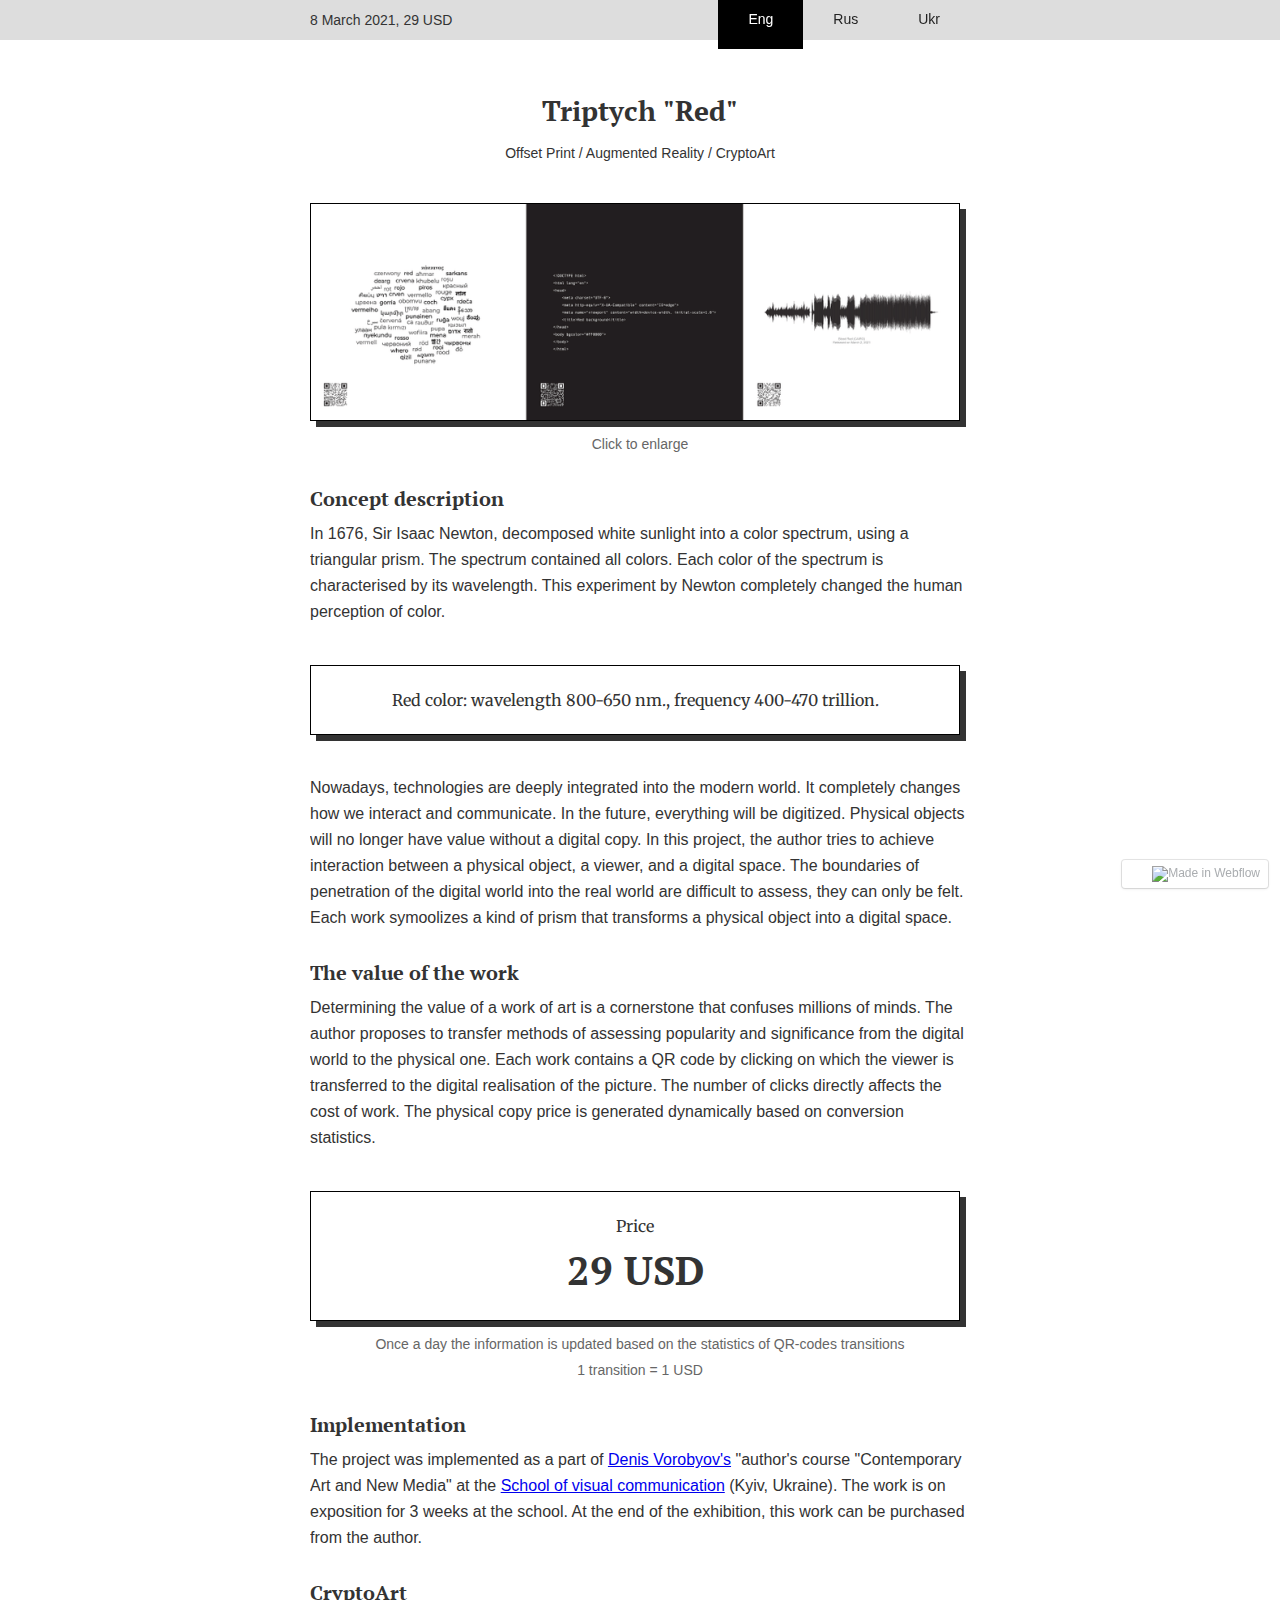
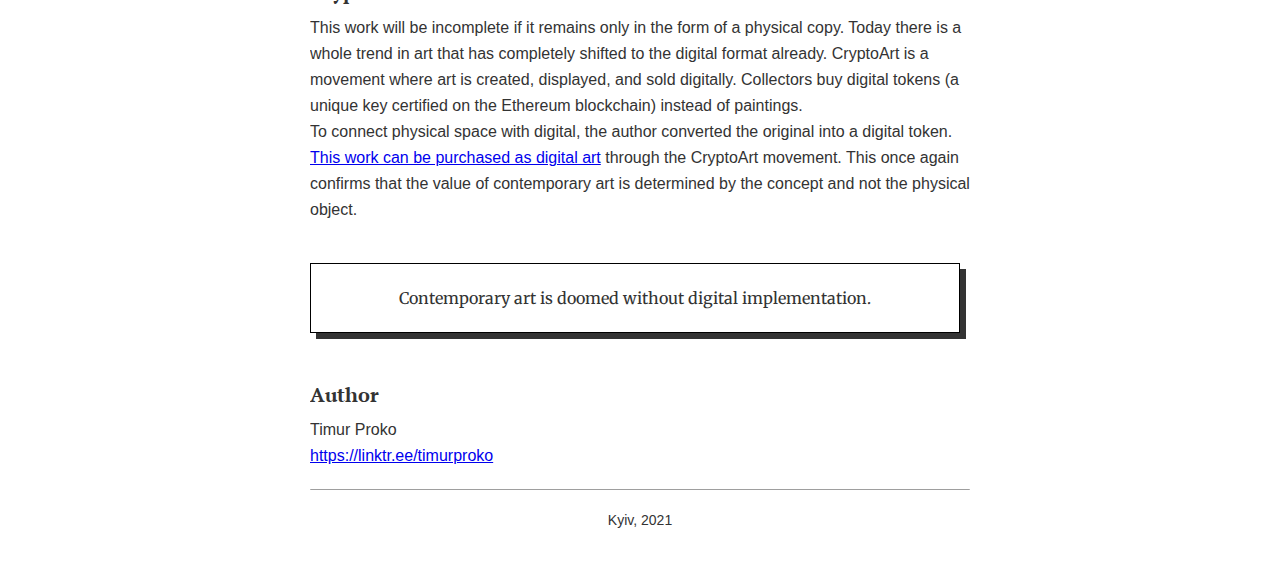
==== commit 93e64276: "Update index.html" ====
--- a/index.html
+++ b/index.html
@@ -129,7 +129,7 @@
             <div class="div-shadow padding">
               <p class="text-vstavka">Contemporary art is doomed without digital implementation.</p>
             </div>
-            <h1 class="text-h2">Автор</h1>
+            <h1 class="text-h2">Author</h1>
             <p class="text-body">Timur Proko<br /><a href="https://linktr.ee/timurproko"
                 target="_blank">https://linktr.ee/timurproko</a></p>
             <div class="footer">Kyiv, 2021</div>
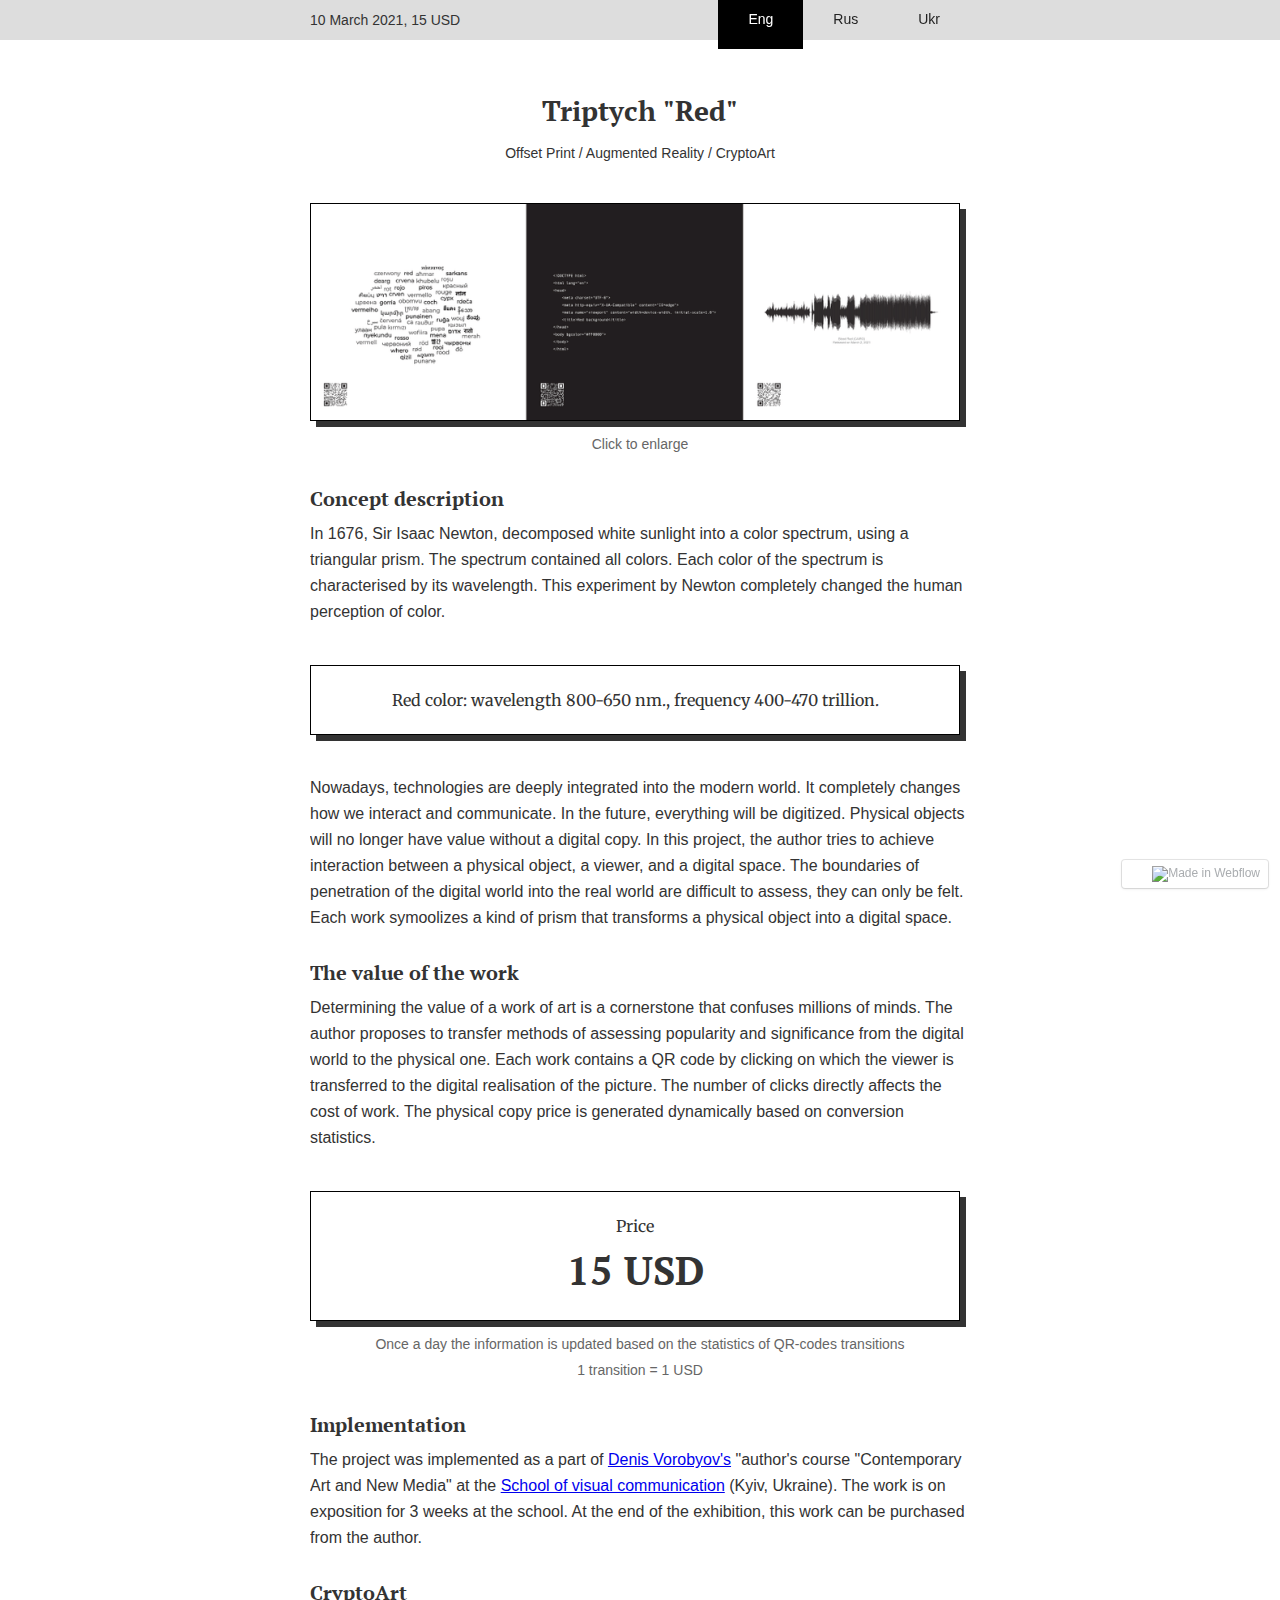
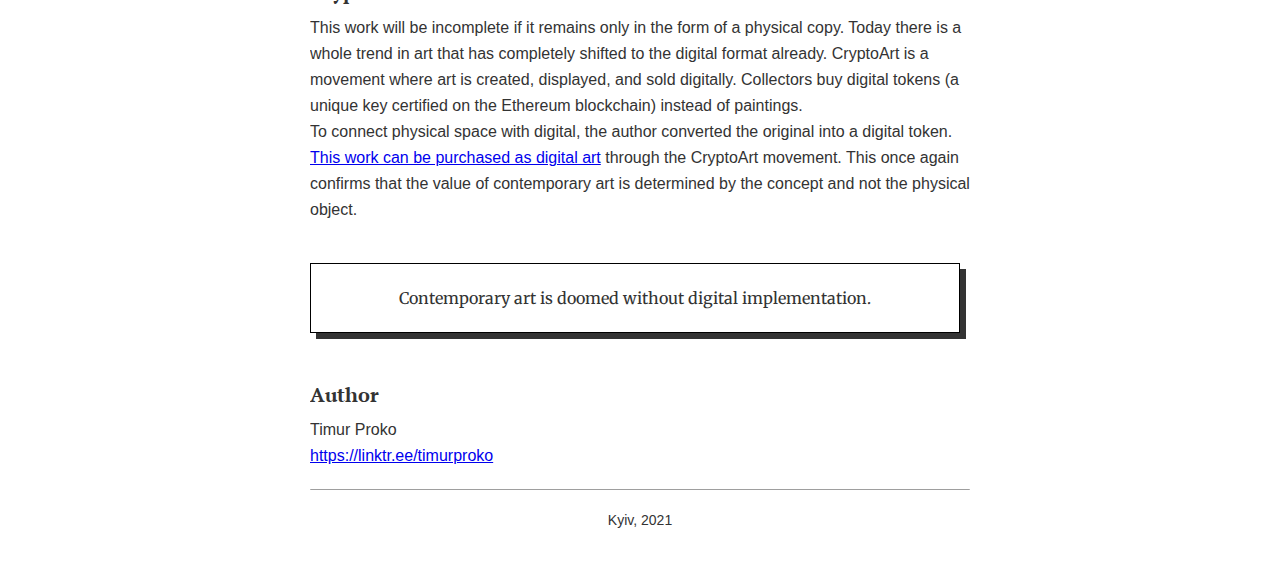
==== commit bd55ce12: "Update index.html" ====
--- a/index.html
+++ b/index.html
@@ -22,7 +22,7 @@
 <body>
   <div class="sticky">
     <div class="container-header w-container">
-      <div class="price">8 March 2021, 29 USD</div>
+      <div class="price">10 March 2021, 15 USD</div>
     </div>
   </div>
   <div class="container-content w-container">
@@ -108,7 +108,7 @@
               physical copy price is generated dynamically based on conversion statistics.</p>
             <div class="div-shadow">
               <div class="text-vstavka">Price</div>
-              <div class="text-price">29 USD</div>
+              <div class="text-price">15 USD</div>
             </div>
             <div class="text-body info">Once a day the information is updated based on the statistics of QR-codes
               transitions<br />1 transition = 1 USD</div>
@@ -208,7 +208,7 @@
               формируется динамически на основе статистики переходов.</p>
             <div class="div-shadow">
               <div class="text-vstavka">Цена</div>
-              <div class="text-price">29 USD</div>
+              <div class="text-price">15 USD</div>
             </div>
             <div class="text-body info">Информация обновляется один раз в день на основе статистики переходов по QR
               кодам<br />1 переход = 1 USD</div>
@@ -309,7 +309,7 @@
               основі статистики переходів.</p>
             <div class="div-shadow">
               <div class="text-vstavka">Ціна</div>
-              <div class="text-price">29 USD</div>
+              <div class="text-price">15 USD</div>
             </div>
             <div class="text-body info">Інформація оновлюється один раз на день на основі статистики переходів по QR
               кодам<br />1 перехід = 1 USD</div>
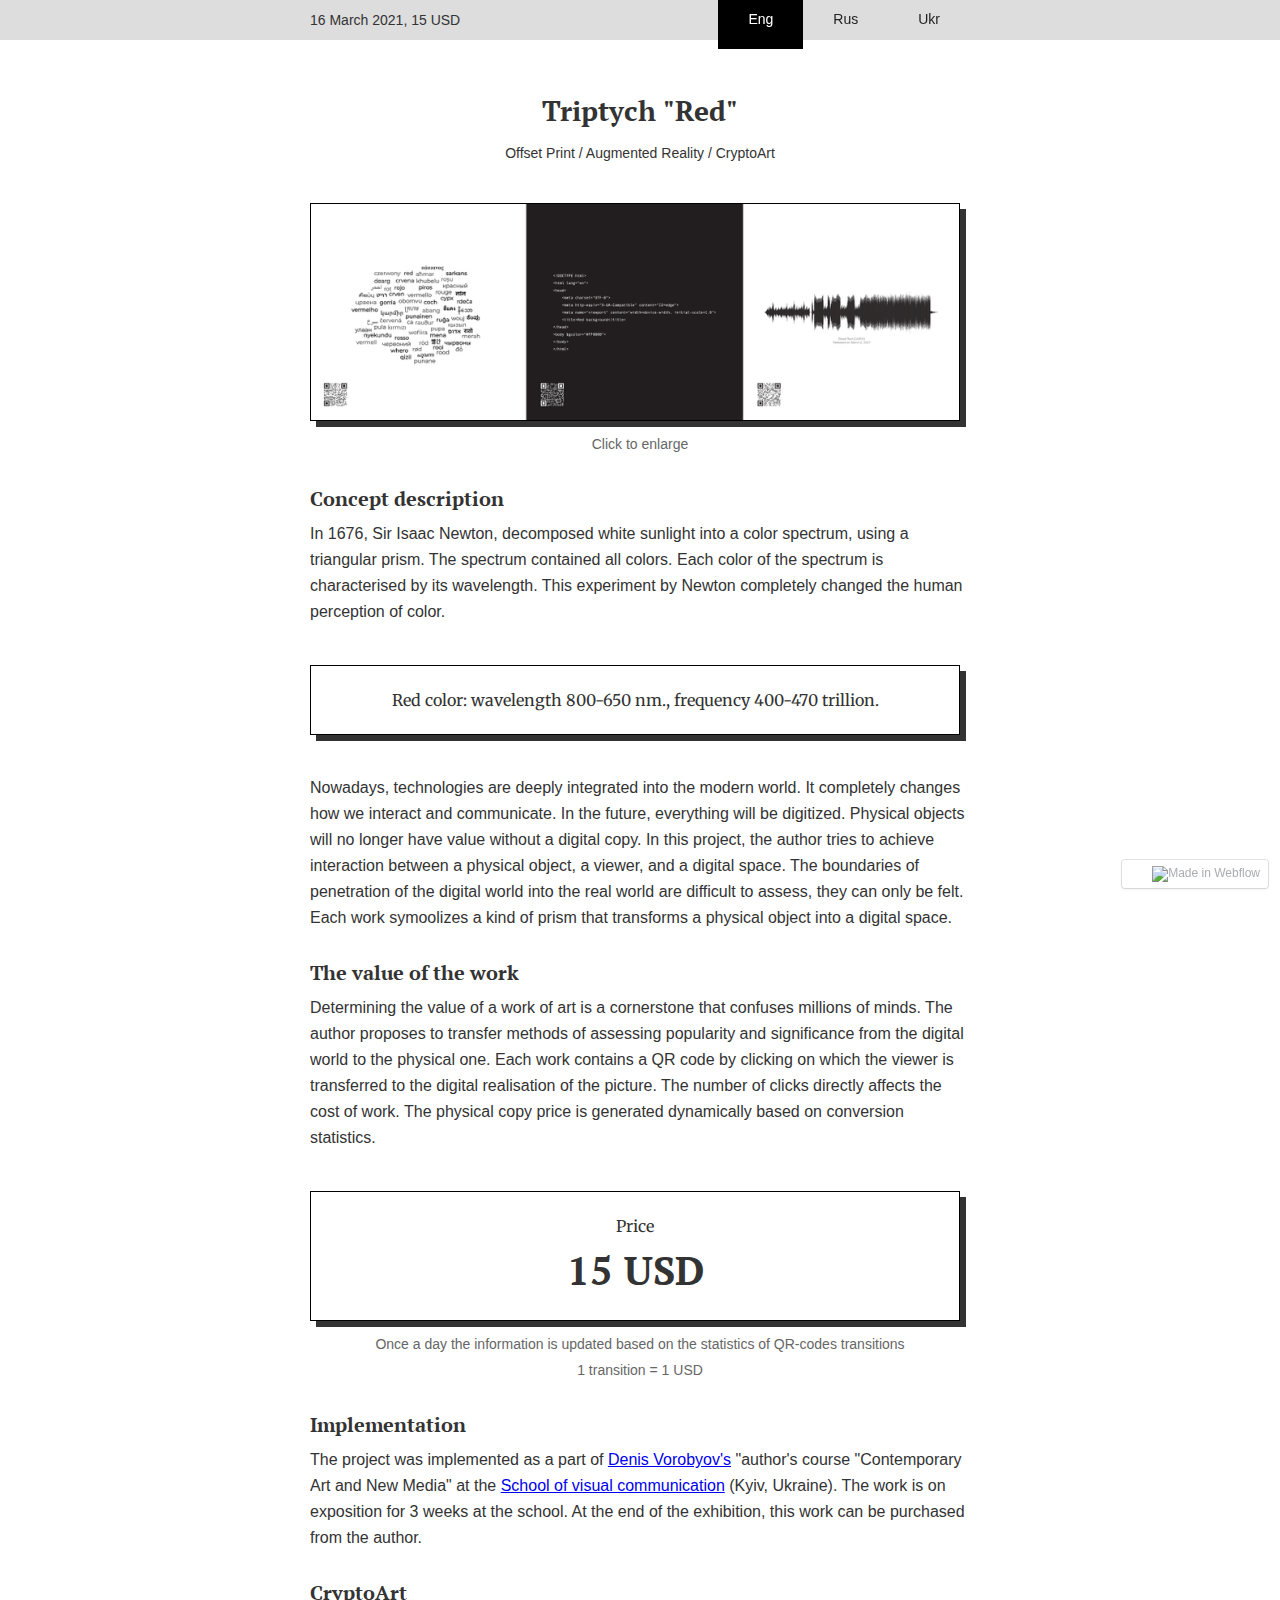
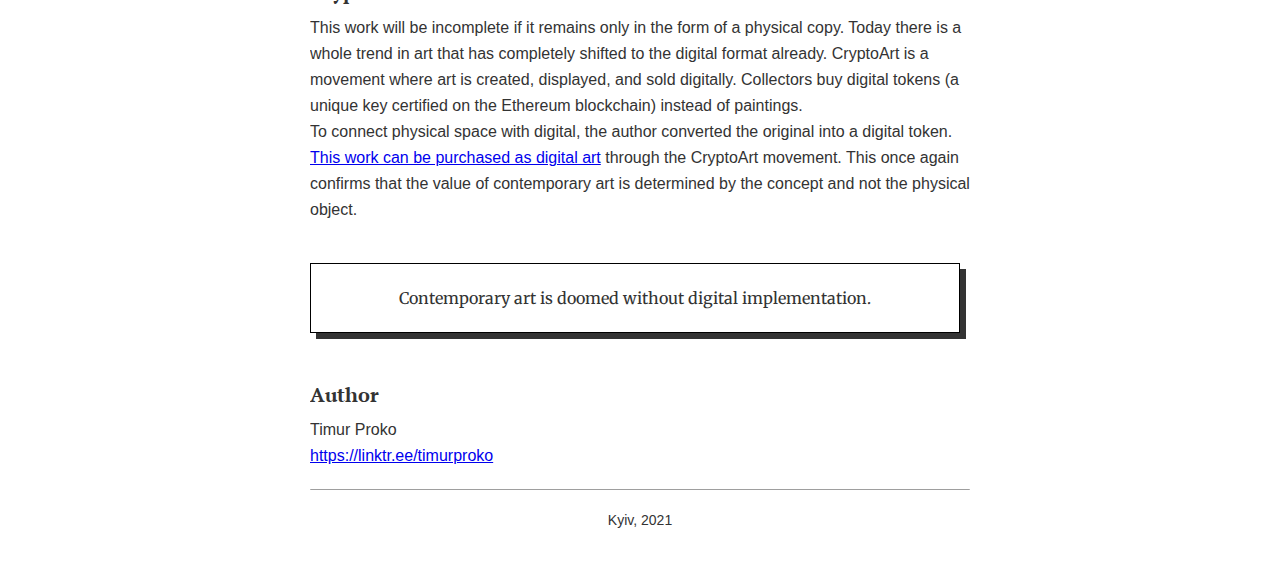
==== commit afd08922: "Update index.html" ====
--- a/index.html
+++ b/index.html
@@ -22,7 +22,7 @@
 <body>
   <div class="sticky">
     <div class="container-header w-container">
-      <div class="price">10 March 2021, 15 USD</div>
+      <div class="price">16 March 2021, 15 USD</div>
     </div>
   </div>
   <div class="container-content w-container">
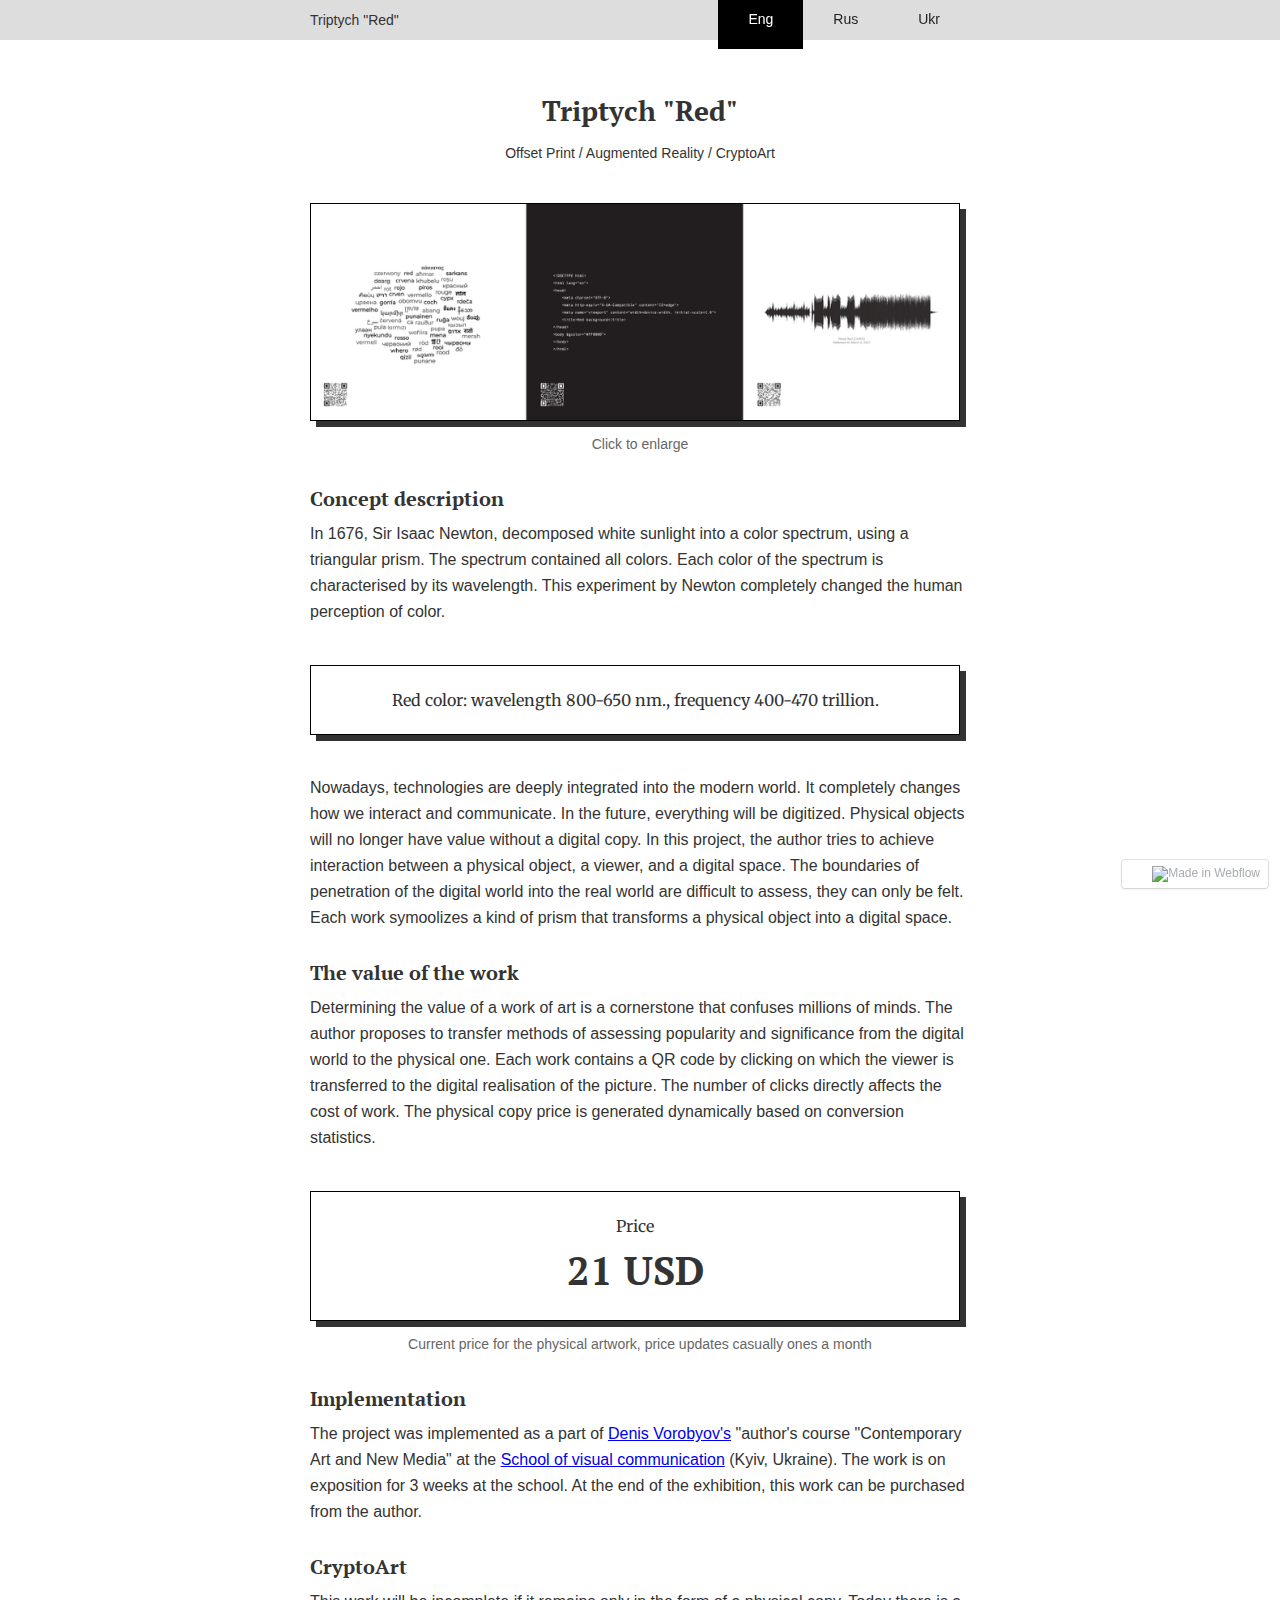
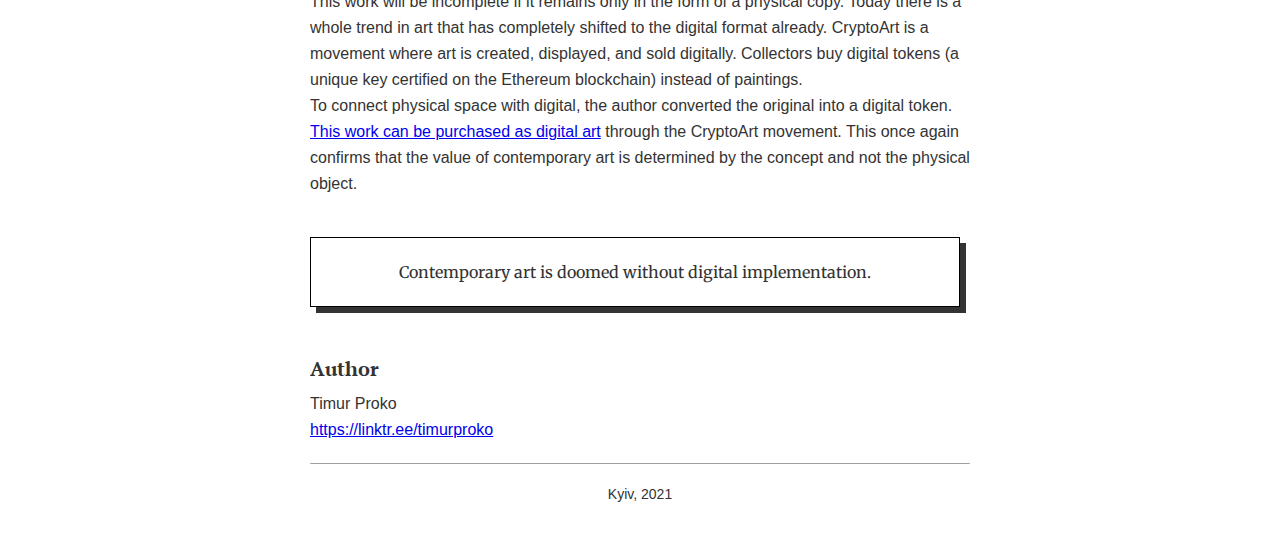
==== commit 71db7554: "Update index.html" ====
--- a/index.html
+++ b/index.html
@@ -22,7 +22,7 @@
 <body>
   <div class="sticky">
     <div class="container-header w-container">
-      <div class="price">16 March 2021, 15 USD</div>
+      <div class="price">Triptych "Red"</div>
     </div>
   </div>
   <div class="container-content w-container">
@@ -108,10 +108,9 @@
               physical copy price is generated dynamically based on conversion statistics.</p>
             <div class="div-shadow">
               <div class="text-vstavka">Price</div>
-              <div class="text-price">15 USD</div>
-            </div>
-            <div class="text-body info">Once a day the information is updated based on the statistics of QR-codes
-              transitions<br />1 transition = 1 USD</div>
+              <div class="text-price">21 USD</div>
+            </div>
+            <div class="text-body info">Current price for the physical artwork, price updates casually ones a month</div>
             <h1 class="text-h2">Implementation</h1>
             <p class="text-body">The project was implemented as a part of <a
                 href="https://www.facebook.com/denysvorobiov">Denis Vorobyov&#x27;s</a> &quot;author&#x27;s course
@@ -208,10 +207,9 @@
               формируется динамически на основе статистики переходов.</p>
             <div class="div-shadow">
               <div class="text-vstavka">Цена</div>
-              <div class="text-price">15 USD</div>
-            </div>
-            <div class="text-body info">Информация обновляется один раз в день на основе статистики переходов по QR
-              кодам<br />1 переход = 1 USD</div>
+              <div class="text-price">21 USD</div>
+            </div>
+            <div class="text-body info">Текущая цена на физическое произведение, цена обновляется примерно один раз в месяц</div>
             <h1 class="text-h2">Реализация</h1>
             <p class="text-body">Проект реализован в рамках авторского курса <a
                 href="https://www.facebook.com/denysvorobiov">Дениса Воробьева</a> &quot;Современное искусство и новые
@@ -309,10 +307,9 @@
               основі статистики переходів.</p>
             <div class="div-shadow">
               <div class="text-vstavka">Ціна</div>
-              <div class="text-price">15 USD</div>
-            </div>
-            <div class="text-body info">Інформація оновлюється один раз на день на основі статистики переходів по QR
-              кодам<br />1 перехід = 1 USD</div>
+              <div class="text-price">21 USD</div>
+            </div>
+            <div class="text-body info">Поточна ціна на фізичне твір, ціна оновлюється приблизно один раз на місяць</div>
             <h1 class="text-h2">Реалізація</h1>
             <p class="text-body">Проект реалізований в рамках авторського курсу <a
                 href="https://www.facebook.com/denysvorobiov">Дениса Воробйова</a> &quot;Сучасне мистецтво і нові
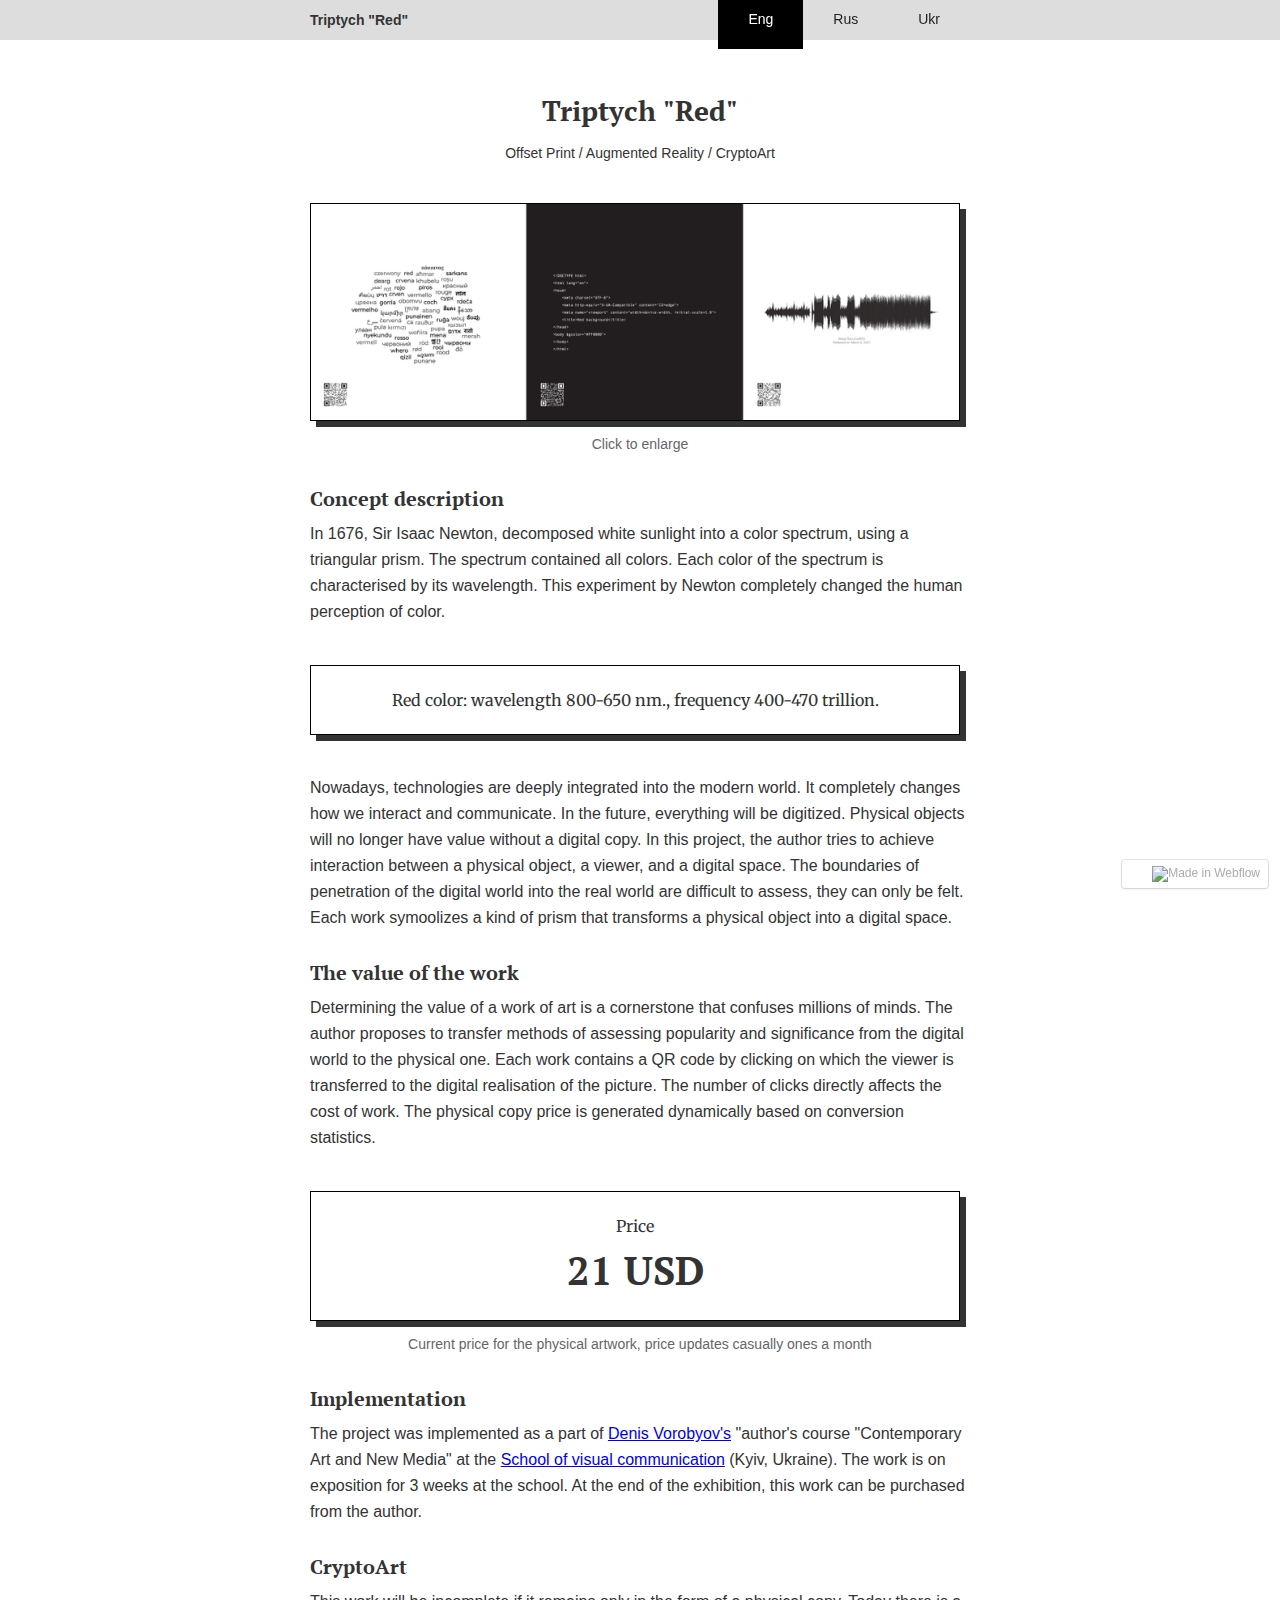
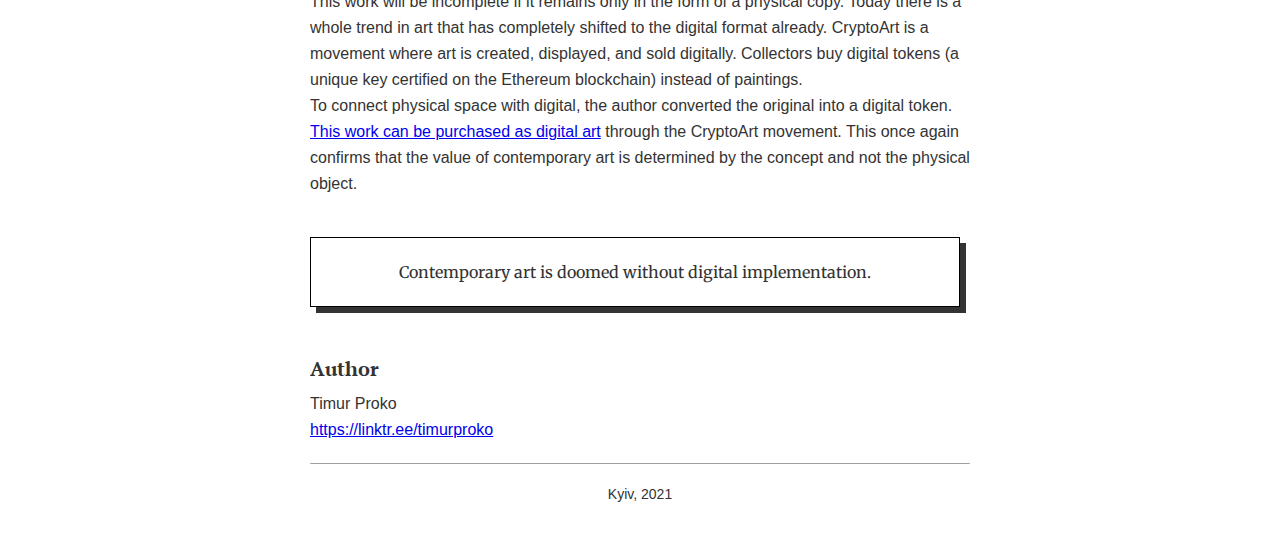
==== commit bce256eb: "Update index.html" ====
--- a/index.html
+++ b/index.html
@@ -22,7 +22,7 @@
 <body>
   <div class="sticky">
     <div class="container-header w-container">
-      <div class="price">Triptych "Red"</div>
+      <div class="price"><b>Triptych "Red"</b></div>
     </div>
   </div>
   <div class="container-content w-container">
